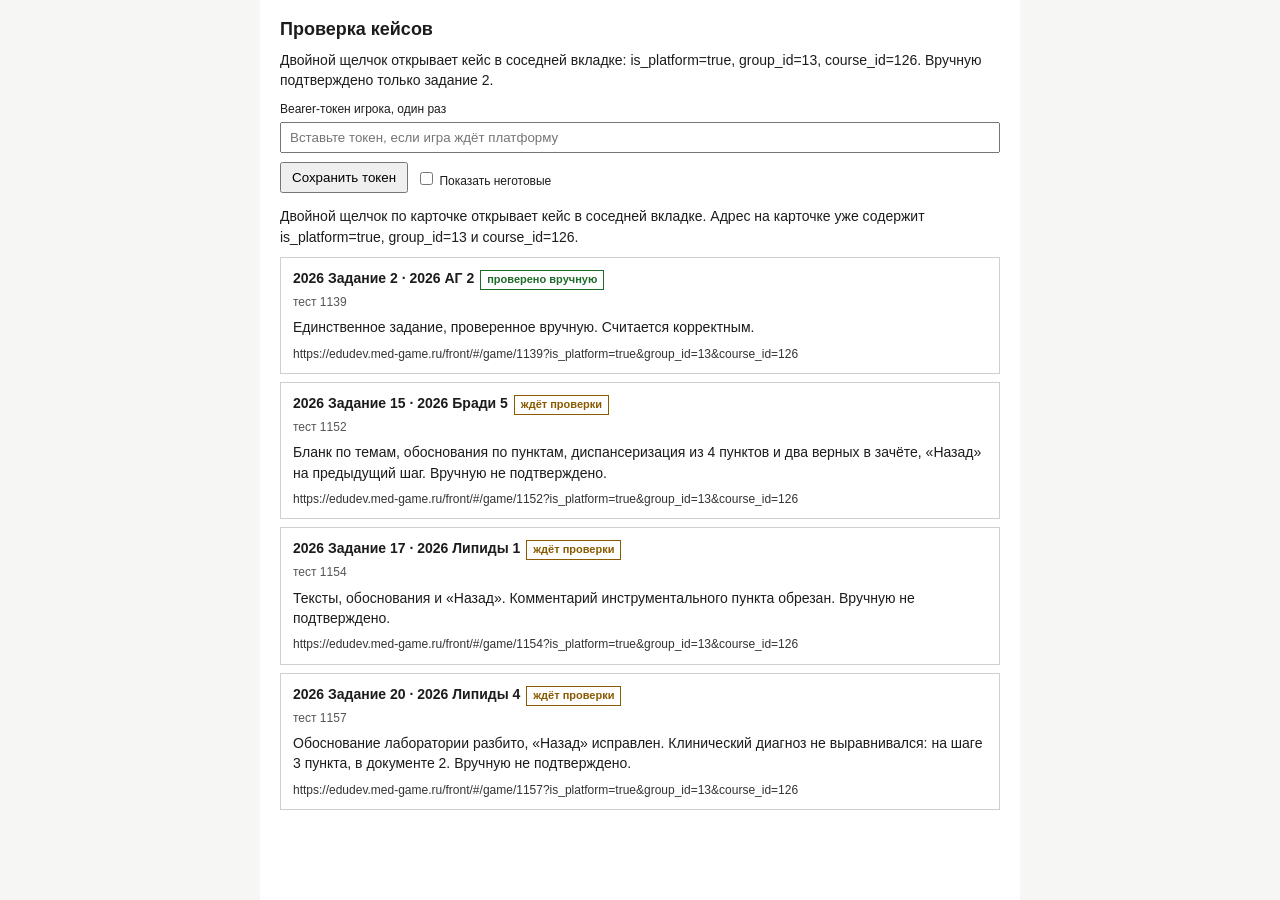
==== index.html @ e5c036c9 "Publish case review tool for GitHub Pages. Co-authored-by: Cursor <cursoragent@cursor.com>" ====
<!DOCTYPE html>
<html lang="ru">
<head>
<meta charset="utf-8">
<meta name="viewport" content="width=device-width, initial-scale=1">
<title>Проверка кейсов 2026</title>
<style>
  :root { color-scheme: light; }
  * { box-sizing: border-box; }
  body { margin: 0; font: 14px/1.45 "Segoe UI", sans-serif; color: #1c1c1c; background: #f6f6f4; }
  aside { max-width: 760px; margin: 0 auto; background: #fff; padding: 16px 20px 32px; min-height: 100vh; }
  h1 { font-size: 18px; margin: 0 0 8px; }
  p { margin: 0 0 10px; }
  label { display: block; font-size: 12px; margin: 8px 0 4px; }
  input[type="password"], input[type="text"] { width: 100%; padding: 6px 8px; }
  .row { display: flex; gap: 8px; align-items: center; margin: 8px 0 12px; }
  button { padding: 6px 10px; }
  .card { border: 1px solid #d0d0cb; background: #fff; padding: 10px 12px; margin: 0 0 8px; cursor: pointer; }
  .card:hover { border-color: #6b6b66; }
  .card.active { border-color: #1c1c1c; }
  .card h2 { font-size: 14px; margin: 0 0 4px; }
  .meta { font-size: 12px; color: #555; }
  .note { margin-top: 6px; }
  .badge { display: inline-block; font-size: 11px; padding: 1px 6px; border: 1px solid #bbb; margin-left: 6px; }
  .verified .badge { border-color: #1f6b2a; color: #1f6b2a; }
  .review .badge { border-color: #8a5a00; color: #8a5a00; }
  iframe { flex: 1; border: 0; background: #fff; }
  .empty { flex: 1; display: flex; align-items: center; justify-content: center; color: #666; padding: 24px; text-align: center; }
  .url { font-size: 12px; word-break: break-all; color: #333; margin-top: 8px; }
</style>
</head>
<body>
<aside>
  <h1>Проверка кейсов</h1>
  <p>Двойной щелчок открывает кейс в соседней вкладке: is_platform=true, group_id=13, course_id=126. Вручную подтверждено только задание 2.</p>
  <label for="token">Bearer-токен игрока, один раз</label>
  <input id="token" type="password" autocomplete="off" placeholder="Вставьте токен, если игра ждёт платформу">
  <div class="row">
    <button id="save" type="button">Сохранить токен</button>
    <label><input id="showAll" type="checkbox"> Показать неготовые</label>
  </div>
  <p id="placeholder">Двойной щелчок по карточке открывает кейс в соседней вкладке. Адрес на карточке уже содержит is_platform=true, group_id=13 и course_id=126.</p>
  <div id="list"></div>
</aside>
<script>
const TESTS = [{"n": 1, "id": 1138, "play": "2026 Задание 1", "title": "2026 АГ 1", "status": "open", "note": "Правки ещё не залиты. Открыть можно, корректным не считается."}, {"n": 2, "id": 1139, "play": "2026 Задание 2", "title": "2026 АГ 2", "status": "verified", "note": "Единственное задание, проверенное вручную. Считается корректным."}, {"n": 3, "id": 1140, "play": "2026 Задание 3", "title": "2026 АГ 3", "status": "open", "note": "Правки ещё не залиты. Открыть можно, корректным не считается."}, {"n": 4, "id": 1141, "play": "2026 Задание 4", "title": "2026 АГ 4", "status": "open", "note": "Правки ещё не залиты. Открыть можно, корректным не считается."}, {"n": 5, "id": 1142, "play": "2026 Задание 5", "title": "2026 АГ 5", "status": "open", "note": "Правки ещё не залиты. Открыть можно, корректным не считается."}, {"n": 6, "id": 1143, "play": "2026 Задание 6", "title": "2026 АГ 6", "status": "open", "note": "Правки ещё не залиты. Открыть можно, корректным не считается."}, {"n": 7, "id": 1144, "play": "2026 Задание 7", "title": "2026 АГ 7", "status": "open", "note": "Правки ещё не залиты. Открыть можно, корректным не считается."}, {"n": 8, "id": 1145, "play": "2026 Задание 8", "title": "2026 АГ 8", "status": "open", "note": "Правки ещё не залиты. Открыть можно, корректным не считается."}, {"n": 9, "id": 1146, "play": "2026 Задание 9", "title": "2026 АГ 9", "status": "open", "note": "Правки ещё не залиты. Открыть можно, корректным не считается."}, {"n": 10, "id": 1147, "play": "2026 Задание 10", "title": "2026 АГ 10", "status": "open", "note": "Правки ещё не залиты. Открыть можно, корректным не считается."}, {"n": 11, "id": 1148, "play": "2026 Задание 11", "title": "2026 Бради 1", "status": "open", "note": "Правки ещё не залиты. Открыть можно, корректным не считается."}, {"n": 12, "id": 1149, "play": "2026 Задание 12", "title": "2026 Бради 2", "status": "open", "note": "Правки ещё не залиты. Открыть можно, корректным не считается."}, {"n": 13, "id": 1150, "play": "2026 Задание 13", "title": "2026 Бради 3", "status": "open", "note": "Правки ещё не залиты. Открыть можно, корректным не считается."}, {"n": 14, "id": 1151, "play": "2026 Задание 14", "title": "2026 Бради 4", "status": "open", "note": "Правки ещё не залиты. Открыть можно, корректным не считается."}, {"n": 15, "id": 1152, "play": "2026 Задание 15", "title": "2026 Бради 5", "status": "review", "note": "Бланк по темам, обоснования по пунктам, диспансеризация из 4 пунктов и два верных в зачёте, «Назад» на предыдущий шаг. Вручную не подтверждено."}, {"n": 16, "id": 1153, "play": "2026 Задание 16", "title": "2026 Бради 6", "status": "open", "note": "Правки ещё не залиты. Открыть можно, корректным не считается."}, {"n": 17, "id": 1154, "play": "2026 Задание 17", "title": "2026 Липиды 1", "status": "review", "note": "Тексты, обоснования и «Назад». Комментарий инструментального пункта обрезан. Вручную не подтверждено."}, {"n": 18, "id": 1155, "play": "2026 Задание 18", "title": "2026 Липиды 2", "status": "open", "note": "Правки ещё не залиты. Открыть можно, корректным не считается."}, {"n": 19, "id": 1156, "play": "2026 Задание 19", "title": "2026 Липиды 3", "status": "open", "note": "Правки ещё не залиты. Открыть можно, корректным не считается."}, {"n": 20, "id": 1157, "play": "2026 Задание 20", "title": "2026 Липиды 4", "status": "review", "note": "Обоснование лаборатории разбито, «Назад» исправлен. Клинический диагноз не выравнивался: на шаге 3 пункта, в документе 2. Вручную не подтверждено."}, {"n": 21, "id": 1158, "play": "2026 Задание 21", "title": "2026 Липиды 5", "status": "open", "note": "Правки ещё не залиты. Открыть можно, корректным не считается."}, {"n": 22, "id": 1160, "play": "2026 Задание 22", "title": "2026 ЖА 2", "status": "open", "note": "Правки ещё не залиты. Открыть можно, корректным не считается."}, {"n": 23, "id": 1161, "play": "2026 Задание 23", "title": "2026 ЖА 3", "status": "open", "note": "Правки ещё не залиты. Открыть можно, корректным не считается."}, {"n": 24, "id": 1162, "play": "2026 Задание 24", "title": "2026 ЖА 4", "status": "open", "note": "Правки ещё не залиты. Открыть можно, корректным не считается."}, {"n": 25, "id": 1159, "play": "2026 Задание 25", "title": "2026 ЖА 1", "status": "open", "note": "Правки ещё не залиты. Открыть можно, корректным не считается."}, {"n": 26, "id": 1163, "play": "2026 Задание 26", "title": "2026 ЖА 5", "status": "open", "note": "Правки ещё не залиты. Открыть можно, корректным не считается."}, {"n": 27, "id": 1164, "play": "2026 Задание 27", "title": "2026 ЖА 6", "status": "open", "note": "Правки ещё не залиты. Открыть можно, корректным не считается."}, {"n": 28, "id": 1165, "play": "2026 Задание 28", "title": "2026 ЖА 7", "status": "open", "note": "Правки ещё не залиты. Открыть можно, корректным не считается."}, {"n": 29, "id": 1166, "play": "2026 Задание 29", "title": "2026 ИБС 1", "status": "open", "note": "Правки ещё не залиты. Открыть можно, корректным не считается."}, {"n": 30, "id": 1167, "play": "2026 Задание 30", "title": "2026 ИБС 2", "status": "open", "note": "Правки ещё не залиты. Открыть можно, корректным не считается."}, {"n": 31, "id": 1168, "play": "2026 Задание 31", "title": "2026 ИБС 3", "status": "open", "note": "Правки ещё не залиты. Открыть можно, корректным не считается."}, {"n": 32, "id": 1169, "play": "2026 Задание 32", "title": "2026 ИБС 4", "status": "open", "note": "Правки ещё не залиты. Открыть можно, корректным не считается."}, {"n": 33, "id": 1170, "play": "2026 Задание 33", "title": "2026 ИБС 5", "status": "open", "note": "Правки ещё не залиты. Открыть можно, корректным не считается."}, {"n": 34, "id": 1171, "play": "2026 Задание 34", "title": "2026 ОКСбпST 1", "status": "open", "note": "Правки ещё не залиты. Открыть можно, корректным не считается."}, {"n": 35, "id": 1172, "play": "2026 Задание 35", "title": "2026 ОКСбпST 2", "status": "open", "note": "Правки ещё не залиты. Открыть можно, корректным не считается."}, {"n": 36, "id": 1173, "play": "2026 Задание 36", "title": "2026 ОКСбпST 3", "status": "open", "note": "Правки ещё не залиты. Открыть можно, корректным не считается."}, {"n": 37, "id": 1174, "play": "2026 Задание 37", "title": "2026 ОКСбпST 4", "status": "open", "note": "Правки ещё не залиты. Открыть можно, корректным не считается."}, {"n": 38, "id": 1175, "play": "2026 Задание 38", "title": "2026 ОКСбпST 5", "status": "open", "note": "Правки ещё не залиты. Открыть можно, корректным не считается."}, {"n": 39, "id": 1176, "play": "2026 Задание 39", "title": "2026 ОКСбпST 6", "status": "open", "note": "Правки ещё не залиты. Открыть можно, корректным не считается."}, {"n": 40, "id": 1177, "play": "2026 Задание 40", "title": "2026 ИМБОКА 7", "status": "open", "note": "Правки ещё не залиты. Открыть можно, корректным не считается."}, {"n": 41, "id": 1178, "play": "2026 Задание 41", "title": "2026 ИМпST 1", "status": "open", "note": "Правки ещё не залиты. Открыть можно, корректным не считается."}, {"n": 42, "id": 1179, "play": "2026 Задание 42", "title": "2026 ИМпST 2", "status": "open", "note": "Правки ещё не залиты. Открыть можно, корректным не считается."}, {"n": 43, "id": 1180, "play": "2026 Задание 43", "title": "2026 ИМпST 3", "status": "open", "note": "Правки ещё не залиты. Открыть можно, корректным не считается."}, {"n": 44, "id": 1181, "play": "2026 Задание 44", "title": "2026 ИМпST 4", "status": "open", "note": "Правки ещё не залиты. Открыть можно, корректным не считается."}, {"n": 45, "id": 1182, "play": "2026 Задание 45", "title": "2026 ИМпST 5", "status": "open", "note": "Правки ещё не залиты. Открыть можно, корректным не считается."}, {"n": 46, "id": 1183, "play": "2026 Задание 46", "title": "2026 ИМпST 6", "status": "open", "note": "Правки ещё не залиты. Открыть можно, корректным не считается."}, {"n": 47, "id": 1184, "play": "2026 Задание 47", "title": "2026 ИМпST 7", "status": "open", "note": "Правки ещё не залиты. Открыть можно, корректным не считается."}, {"n": 48, "id": 1185, "play": "2026 Задание 48", "title": "2026 НЖТ 1", "status": "open", "note": "Правки ещё не залиты. Открыть можно, корректным не считается."}, {"n": 49, "id": 1186, "play": "2026 Задание 49", "title": "2026 НЖТ 2", "status": "open", "note": "Правки ещё не залиты. Открыть можно, корректным не считается."}, {"n": 50, "id": 1187, "play": "2026 Задание 50", "title": "2026 НЖТ 3", "status": "open", "note": "Правки ещё не залиты. Открыть можно, корректным не считается."}, {"n": 51, "id": 1188, "play": "2026 Задание 51", "title": "2026 НЖТ 4", "status": "open", "note": "Правки ещё не залиты. Открыть можно, корректным не считается."}, {"n": 52, "id": 1189, "play": "2026 Задание 52", "title": "2026 НЖТ 5", "status": "open", "note": "Правки ещё не залиты. Открыть можно, корректным не считается."}, {"n": 53, "id": 1190, "play": "2026 Задание 53", "title": "2026 ФП 1", "status": "open", "note": "Правки ещё не залиты. Открыть можно, корректным не считается."}, {"n": 54, "id": 1191, "play": "2026 Задание 54", "title": "2026 ФП 2", "status": "open", "note": "Правки ещё не залиты. Открыть можно, корректным не считается."}, {"n": 55, "id": 1192, "play": "2026 Задание 55", "title": "2026 ФП 3", "status": "open", "note": "Правки ещё не залиты. Открыть можно, корректным не считается."}, {"n": 56, "id": 1193, "play": "2026 Задание 56", "title": "2026 ФП 4", "status": "open", "note": "Правки ещё не залиты. Открыть можно, корректным не считается."}, {"n": 57, "id": 1194, "play": "2026 Задание 57", "title": "2026 ФП 5", "status": "open", "note": "Правки ещё не залиты. Открыть можно, корректным не считается."}, {"n": 58, "id": 1195, "play": "2026 Задание 58", "title": "2026 ФП 6", "status": "open", "note": "Правки ещё не залиты. Открыть можно, корректным не считается."}, {"n": 59, "id": 1196, "play": "2026 Задание 59", "title": "2026 ФП 7", "status": "open", "note": "Правки ещё не залиты. Открыть можно, корректным не считается."}, {"n": 60, "id": 1197, "play": "2026 Задание 60", "title": "2026 ФП 8", "status": "open", "note": "Правки ещё не залиты. Открыть можно, корректным не считается."}, {"n": 61, "id": 1198, "play": "2026 Задание 61", "title": "2026 ХСН 1", "status": "open", "note": "Правки ещё не залиты. Открыть можно, корректным не считается."}, {"n": 62, "id": 1199, "play": "2026 Задание 62", "title": "2026 ХСН 2", "status": "open", "note": "Правки ещё не залиты. Открыть можно, корректным не считается."}, {"n": 63, "id": 1200, "play": "2026 Задание 63", "title": "2026 ХСН 3", "status": "open", "note": "Правки ещё не залиты. Открыть можно, корректным не считается."}, {"n": 64, "id": 1201, "play": "2026 Задание 64", "title": "2026 ХСН 4", "status": "open", "note": "Правки ещё не залиты. Открыть можно, корректным не считается."}, {"n": 65, "id": 1202, "play": "2026 Задание 65", "title": "2026 ХСН 5", "status": "open", "note": "Правки ещё не залиты. Открыть можно, корректным не считается."}, {"n": 66, "id": 1203, "play": "2026 Задание 66", "title": "2026 ХСН 6", "status": "open", "note": "Правки ещё не залиты. Открыть можно, корректным не считается."}, {"n": 67, "id": 1204, "play": "2026 Задание 67", "title": "2026 Липиды 6", "status": "open", "note": "Правки ещё не залиты. Открыть можно, корректным не считается."}, {"n": 68, "id": 1205, "play": "2026 Задание 68", "title": "2026 Липиды 7", "status": "open", "note": "Правки ещё не залиты. Открыть можно, корректным не считается."}, {"n": 69, "id": 1206, "play": "2026 Задание 69", "title": "2026 Липиды 8", "status": "open", "note": "Правки ещё не залиты. Открыть можно, корректным не считается."}];
const QUERY = "is_platform=true&group_id=13&course_id=126";
const tokenInput = document.getElementById("token");
tokenInput.value = localStorage.getItem("reviewToken") || "";
document.getElementById("save").onclick = () => {
  localStorage.setItem("reviewToken", tokenInput.value.trim());
};
document.getElementById("showAll").onchange = render;

function gameUrl(id) {
  return "https://edudev.med-game.ru/front/#/game/" + id + "?" + QUERY;
}

function render() {
  const showAll = document.getElementById("showAll").checked;
  const list = document.getElementById("list");
  list.innerHTML = "";
  const rank = { verified: 0, review: 1, open: 2 };
  const rows = TESTS.filter(t => showAll || t.status !== "open").slice().sort((a,b) => rank[a.status]-rank[b.status] || a.n-b.n);
  for (const t of rows) {
    const card = document.createElement("article");
    card.className = "card " + t.status;
    const badge = t.status === "verified" ? "проверено вручную" : t.status === "review" ? "ждёт проверки" : "не готово";
    card.innerHTML = "<h2>" + t.play + " · " + t.title + "<span class=\"badge\">" + badge + "</span></h2>"
      + "<div class=\"meta\">тест " + t.id + "</div>"
      + "<div class=\"note\">" + t.note + "</div>"
      + "<div class=\"url\">" + gameUrl(t.id) + "</div>";
    card.ondblclick = () => openTest(t, card);
    list.appendChild(card);
  }
}

let caseWindow = null;

function currentToken() {
  return (tokenInput.value || "").trim().replace(/^Bearer\s+/i, "");
}

function sendToken(target) {
  const token = currentToken();
  if (!token || !target) return;
  try { target.postMessage({ type: "token", token }, "*"); } catch (e) {}
}

window.addEventListener("message", (event) => {
  const type = event.data && event.data.type;
  if (type !== "SCENARIO_PLAYER_READY" && type !== "REQUEST_SCENARIO_PLAYER_TOKEN") return;
  sendToken(event.source);
});

function openTest(t, card) {
  document.querySelectorAll(".card").forEach(el => el.classList.remove("active"));
  card.classList.add("active");
  localStorage.setItem("reviewToken", currentToken());
  const url = gameUrl(t.id);
  const opened = window.open(url, "_blank");
  const placeholder = document.getElementById("placeholder");
  if (opened) {
    caseWindow = opened;
    [400, 1200, 2500, 5000].forEach((ms) => setTimeout(() => sendToken(opened), ms));
    placeholder.textContent = "Открыто " + t.play + ". Токен уходит в игру, когда она сообщит, что готова.";
    return;
  }
  const link = document.createElement("a");
  link.href = url;
  link.target = "_blank";
  link.rel = "opener";
  document.body.appendChild(link);
  link.click();
  link.remove();
  placeholder.textContent = "Открываю " + t.play + ". Если вкладка пишет «Ждём JWT», оставьте эту страницу открытой: токен уйдёт после сигнала готовности.";
}

render();
</script>
</body>
</html>
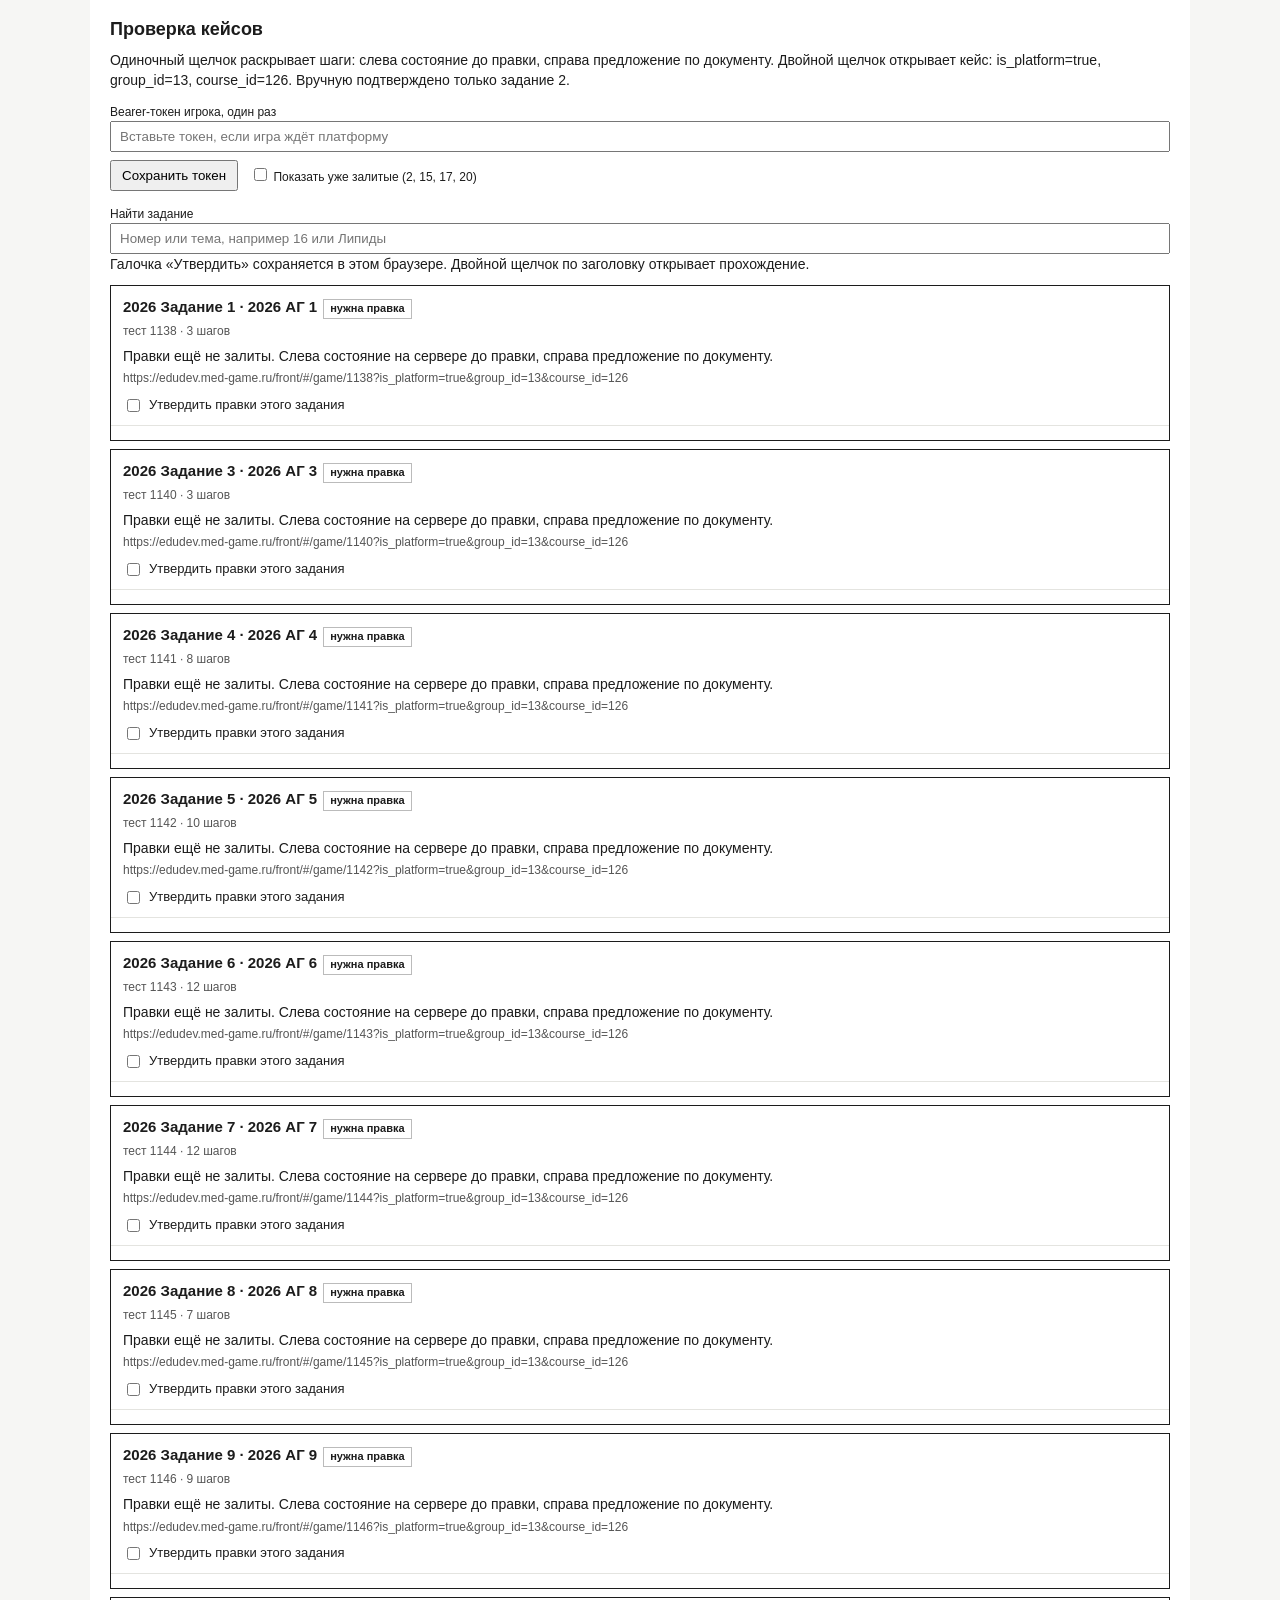
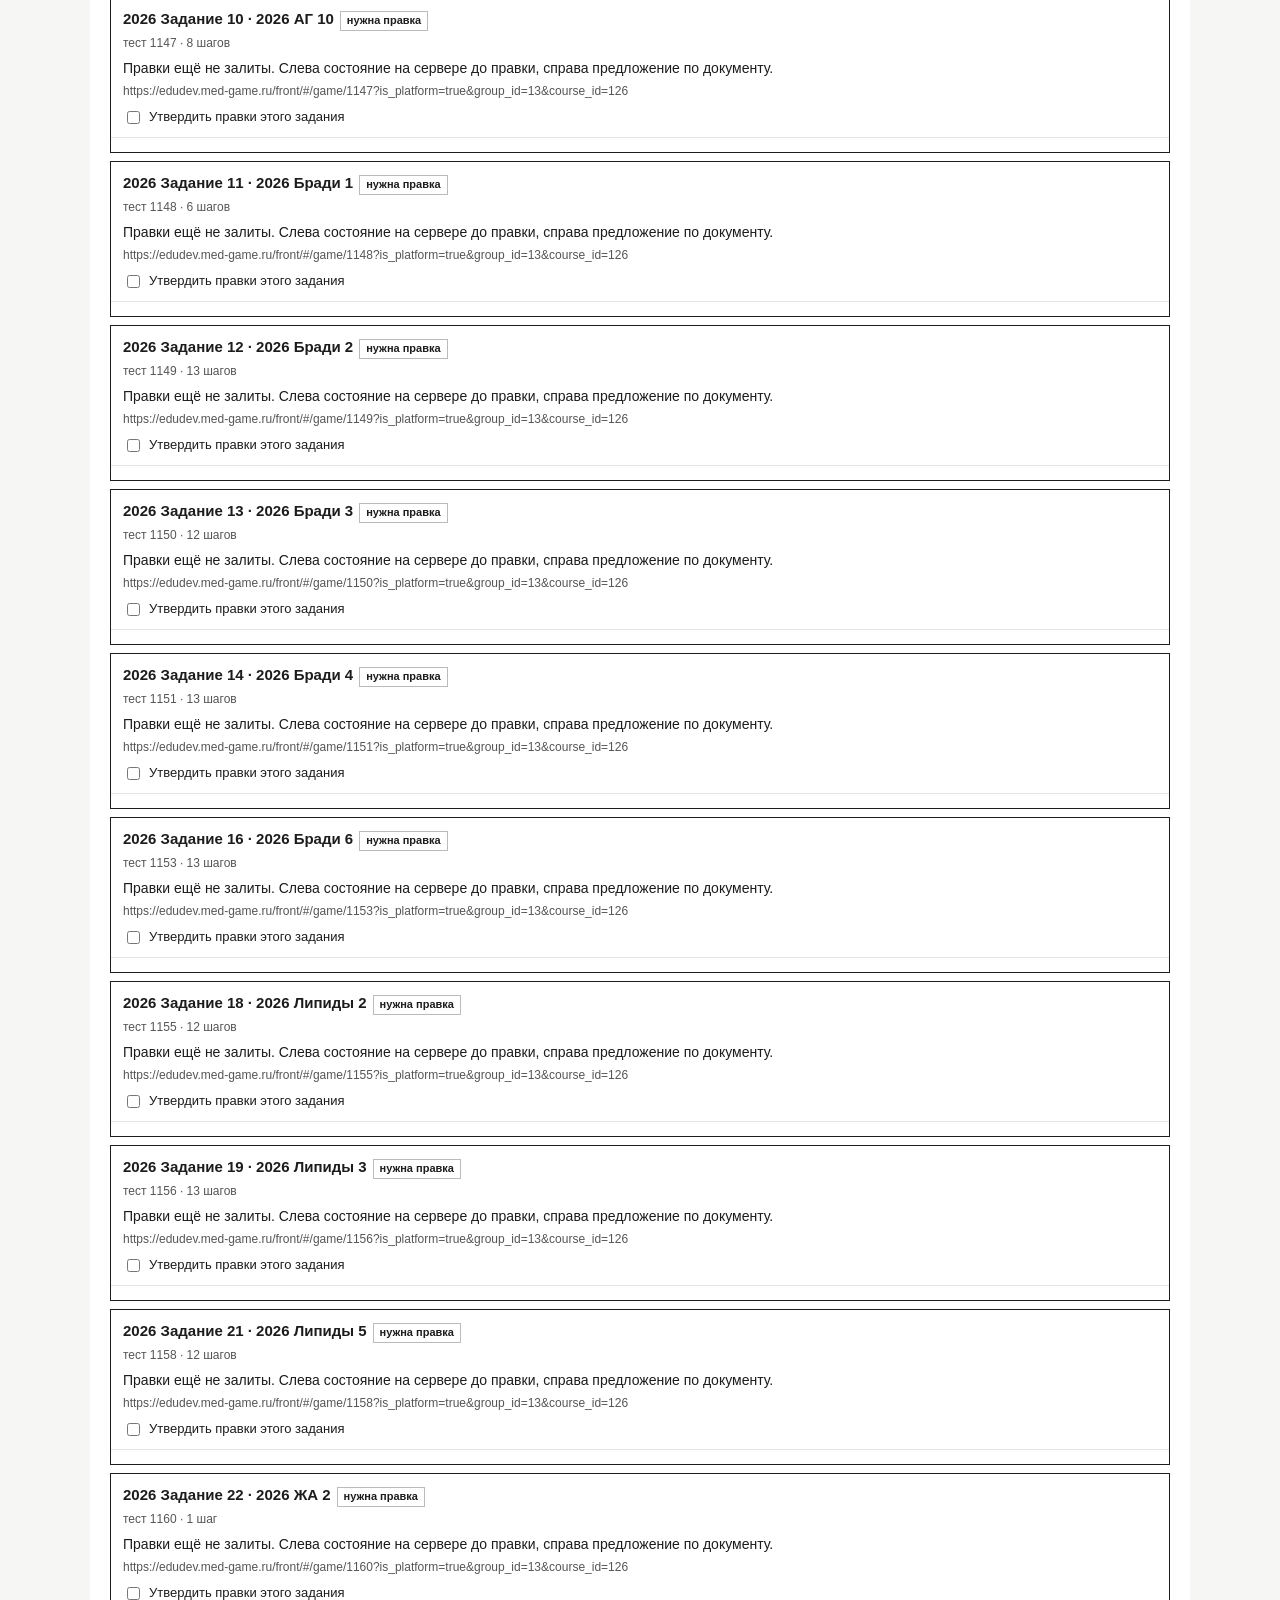
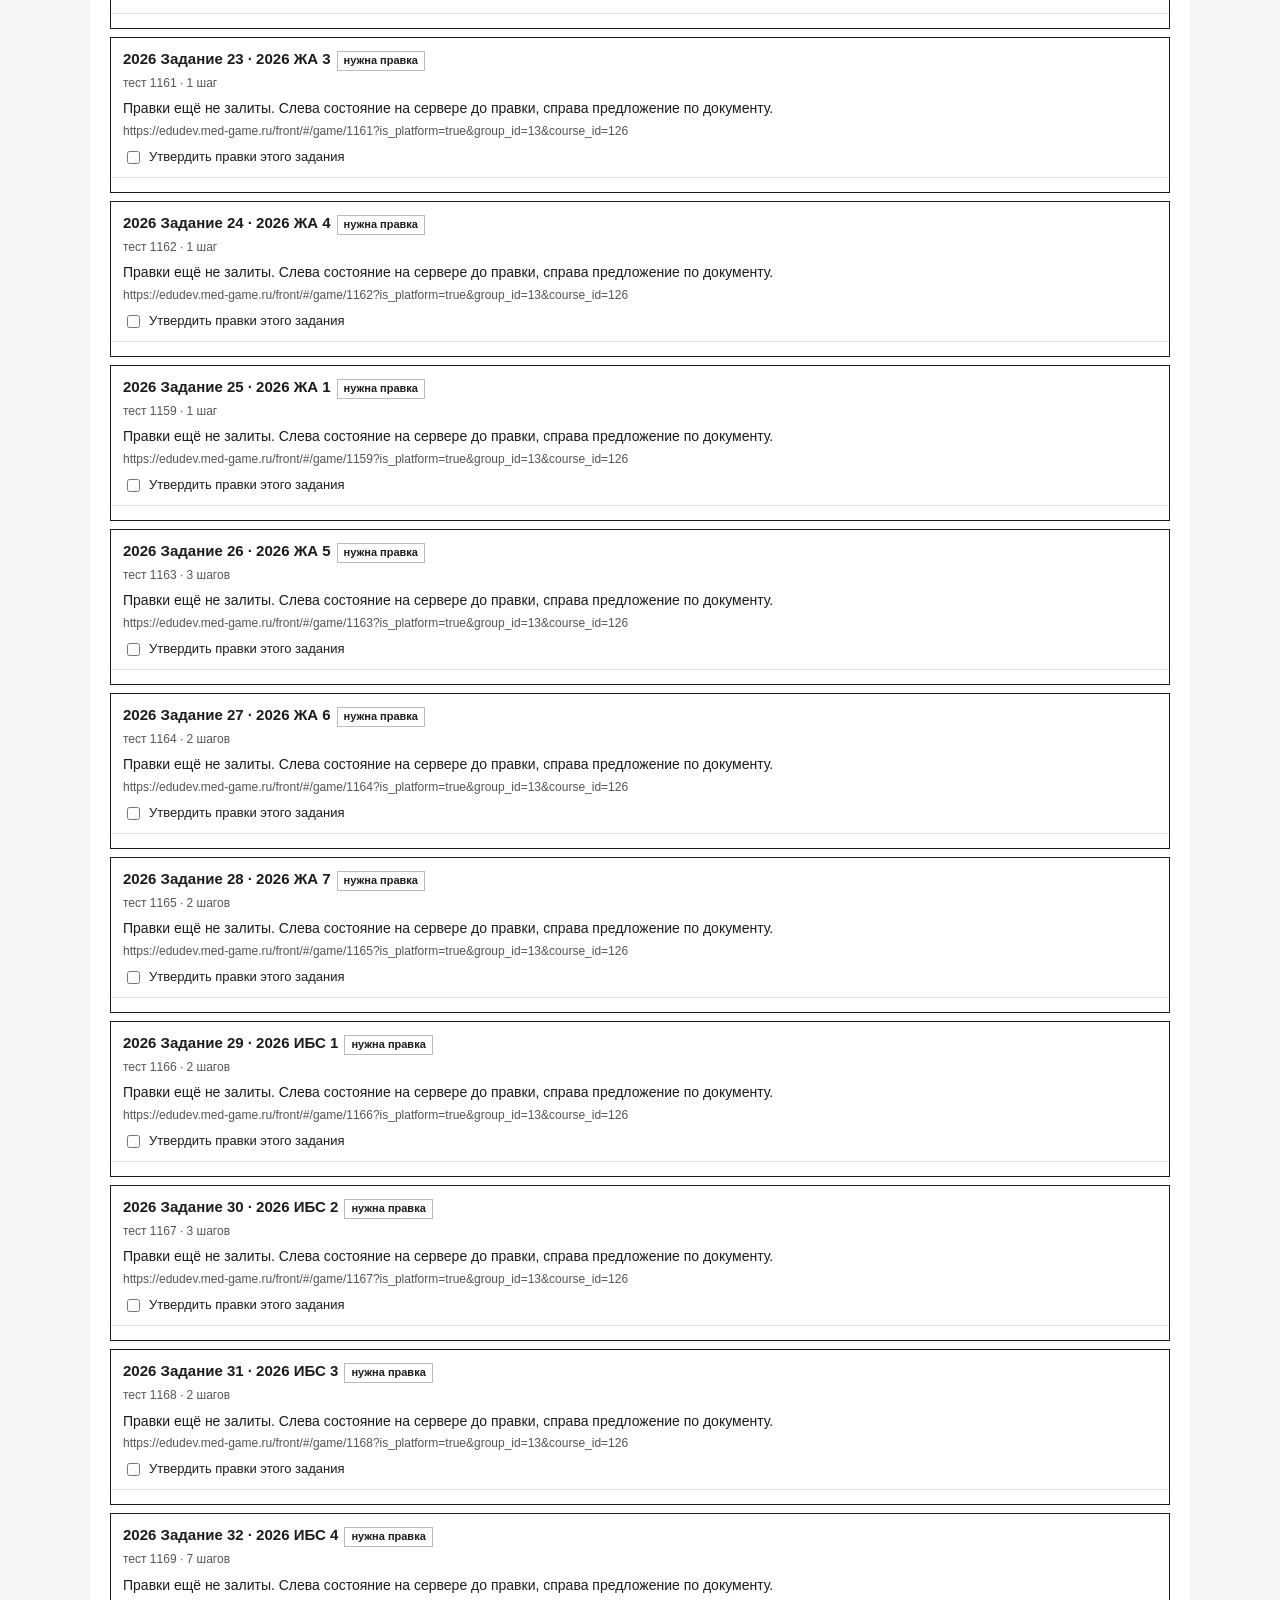
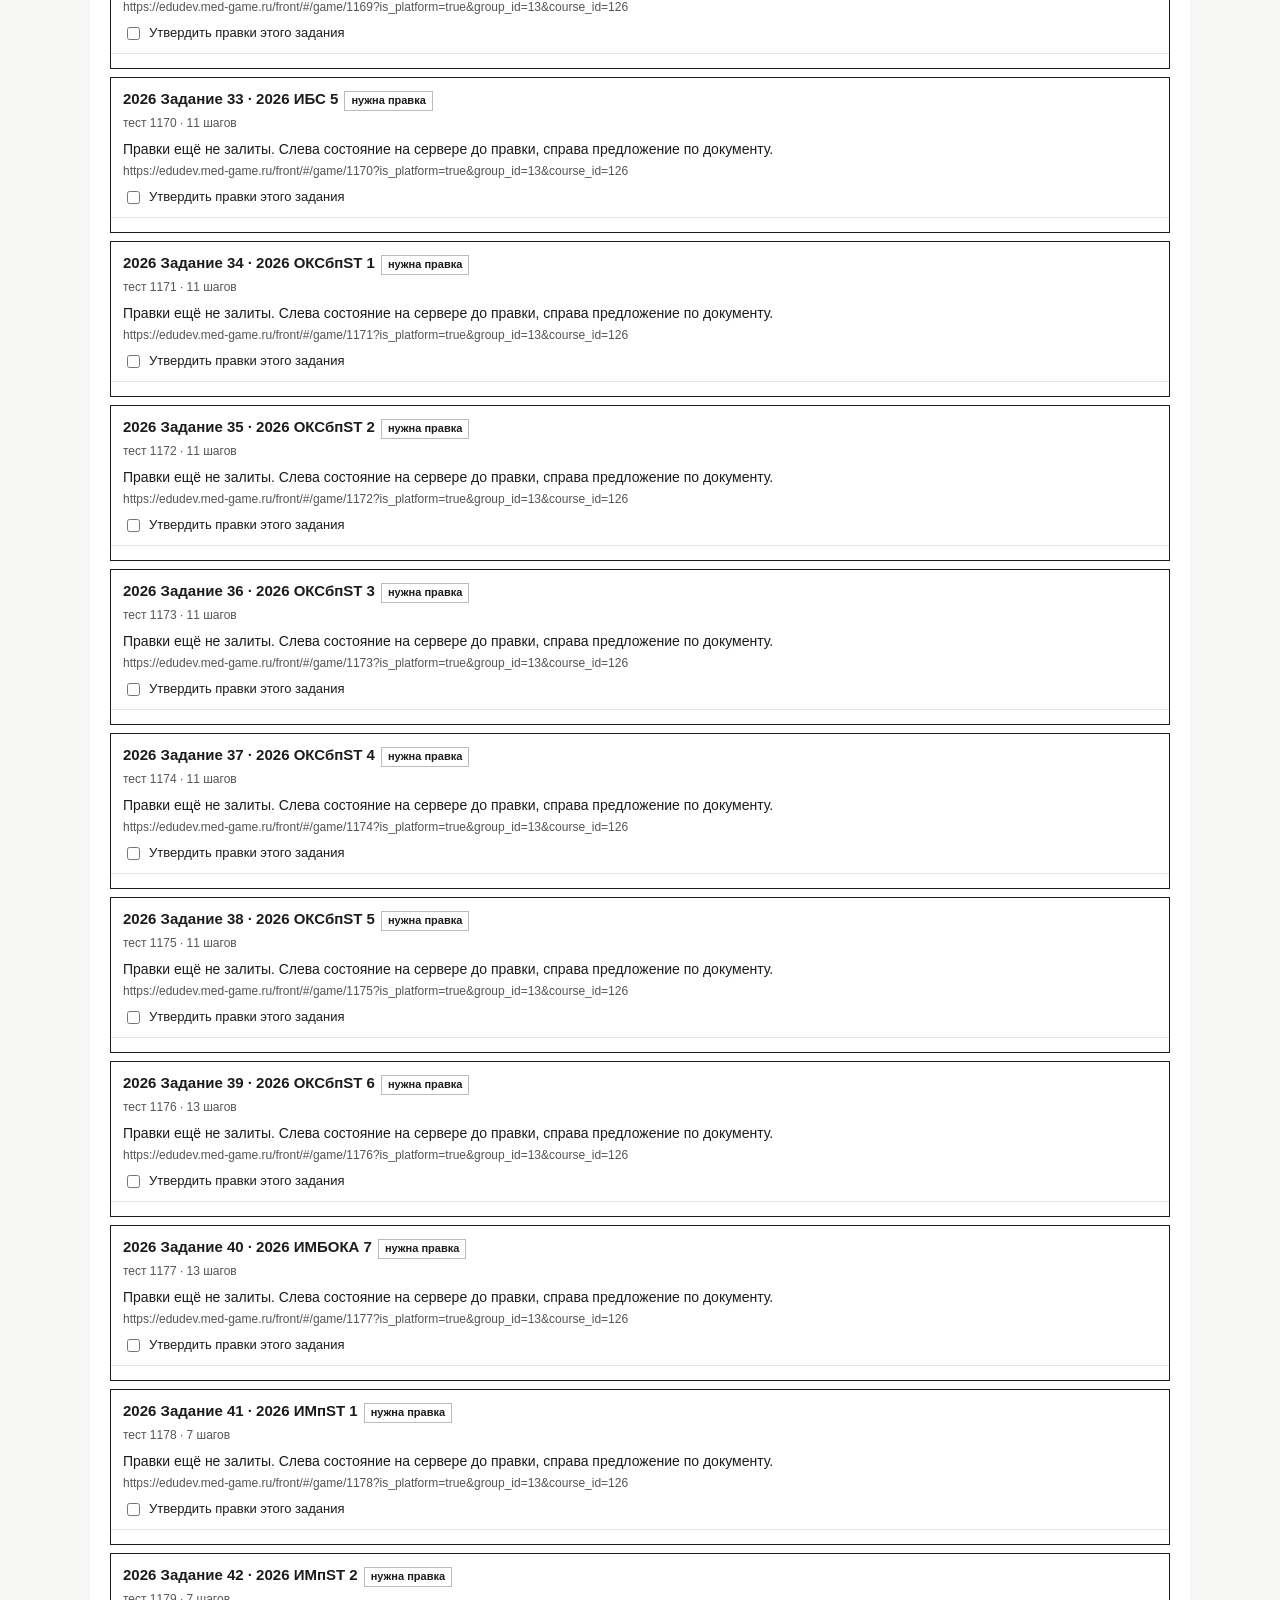
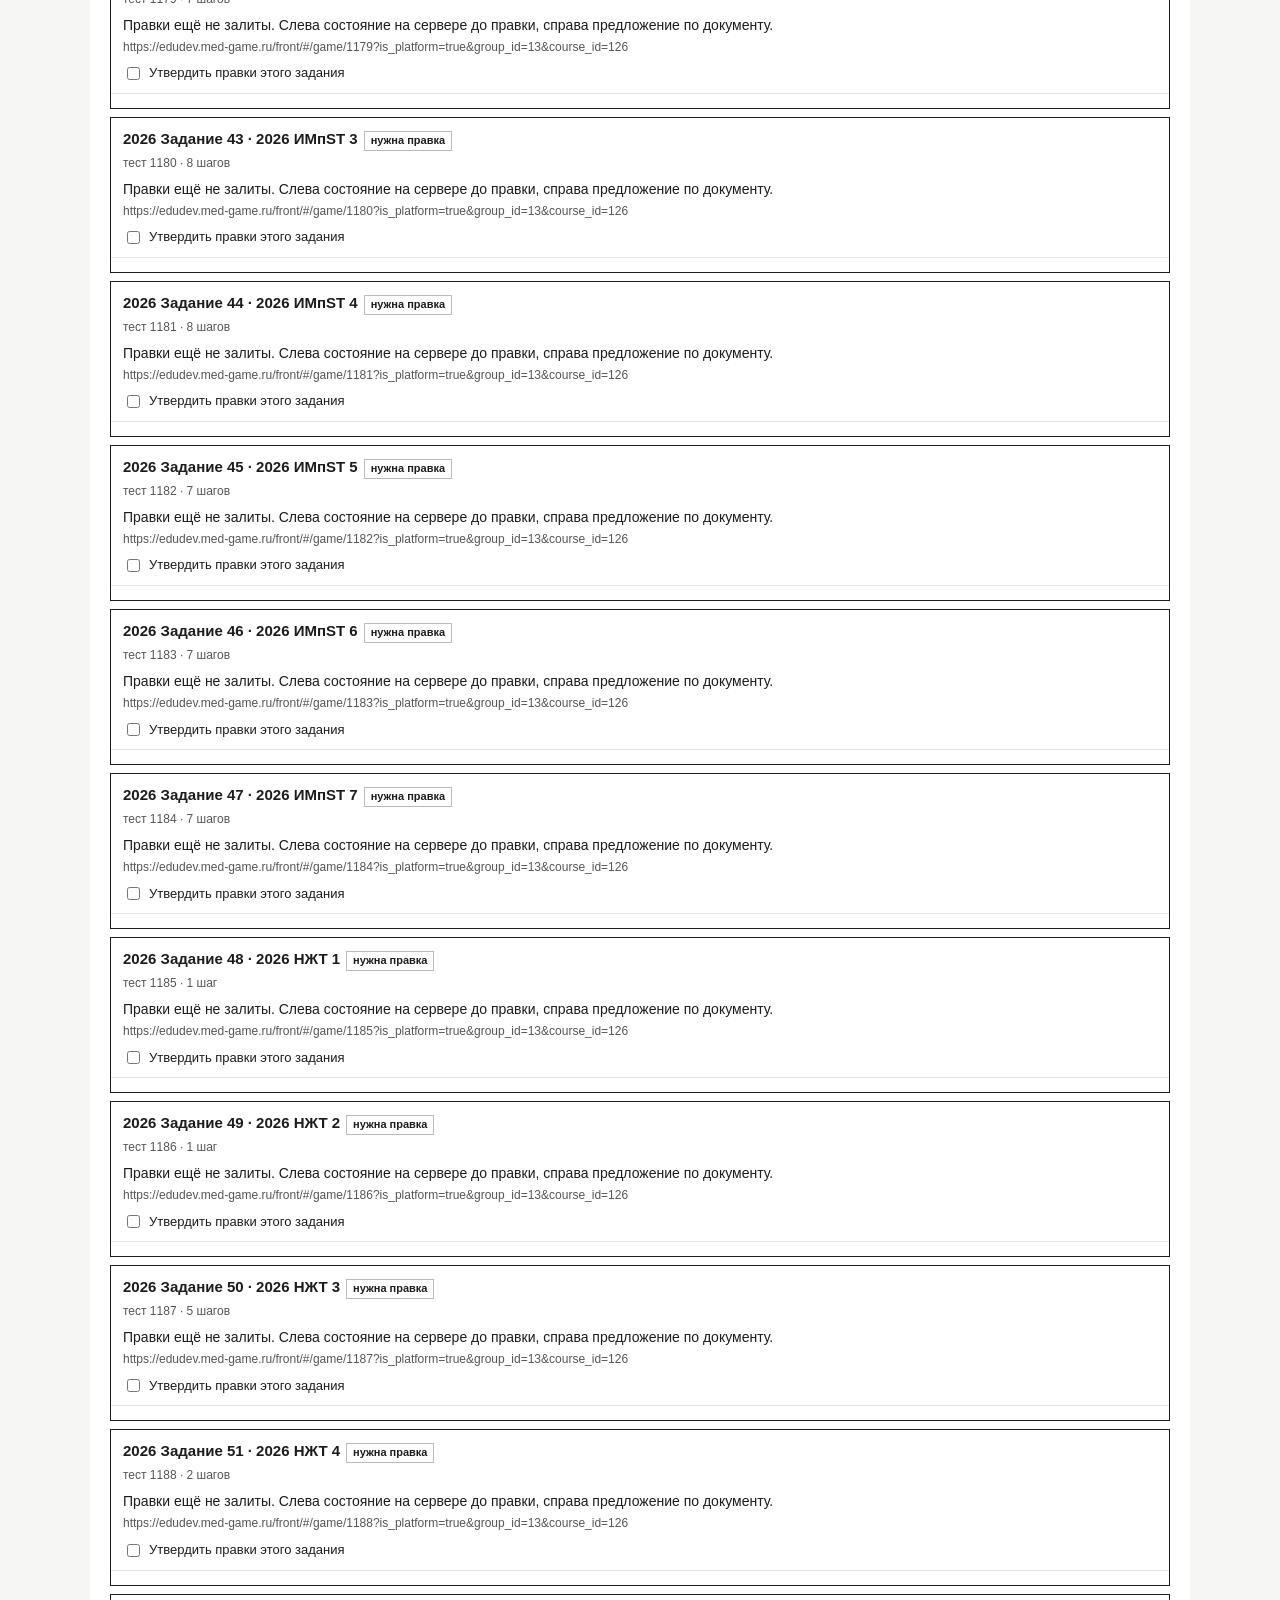
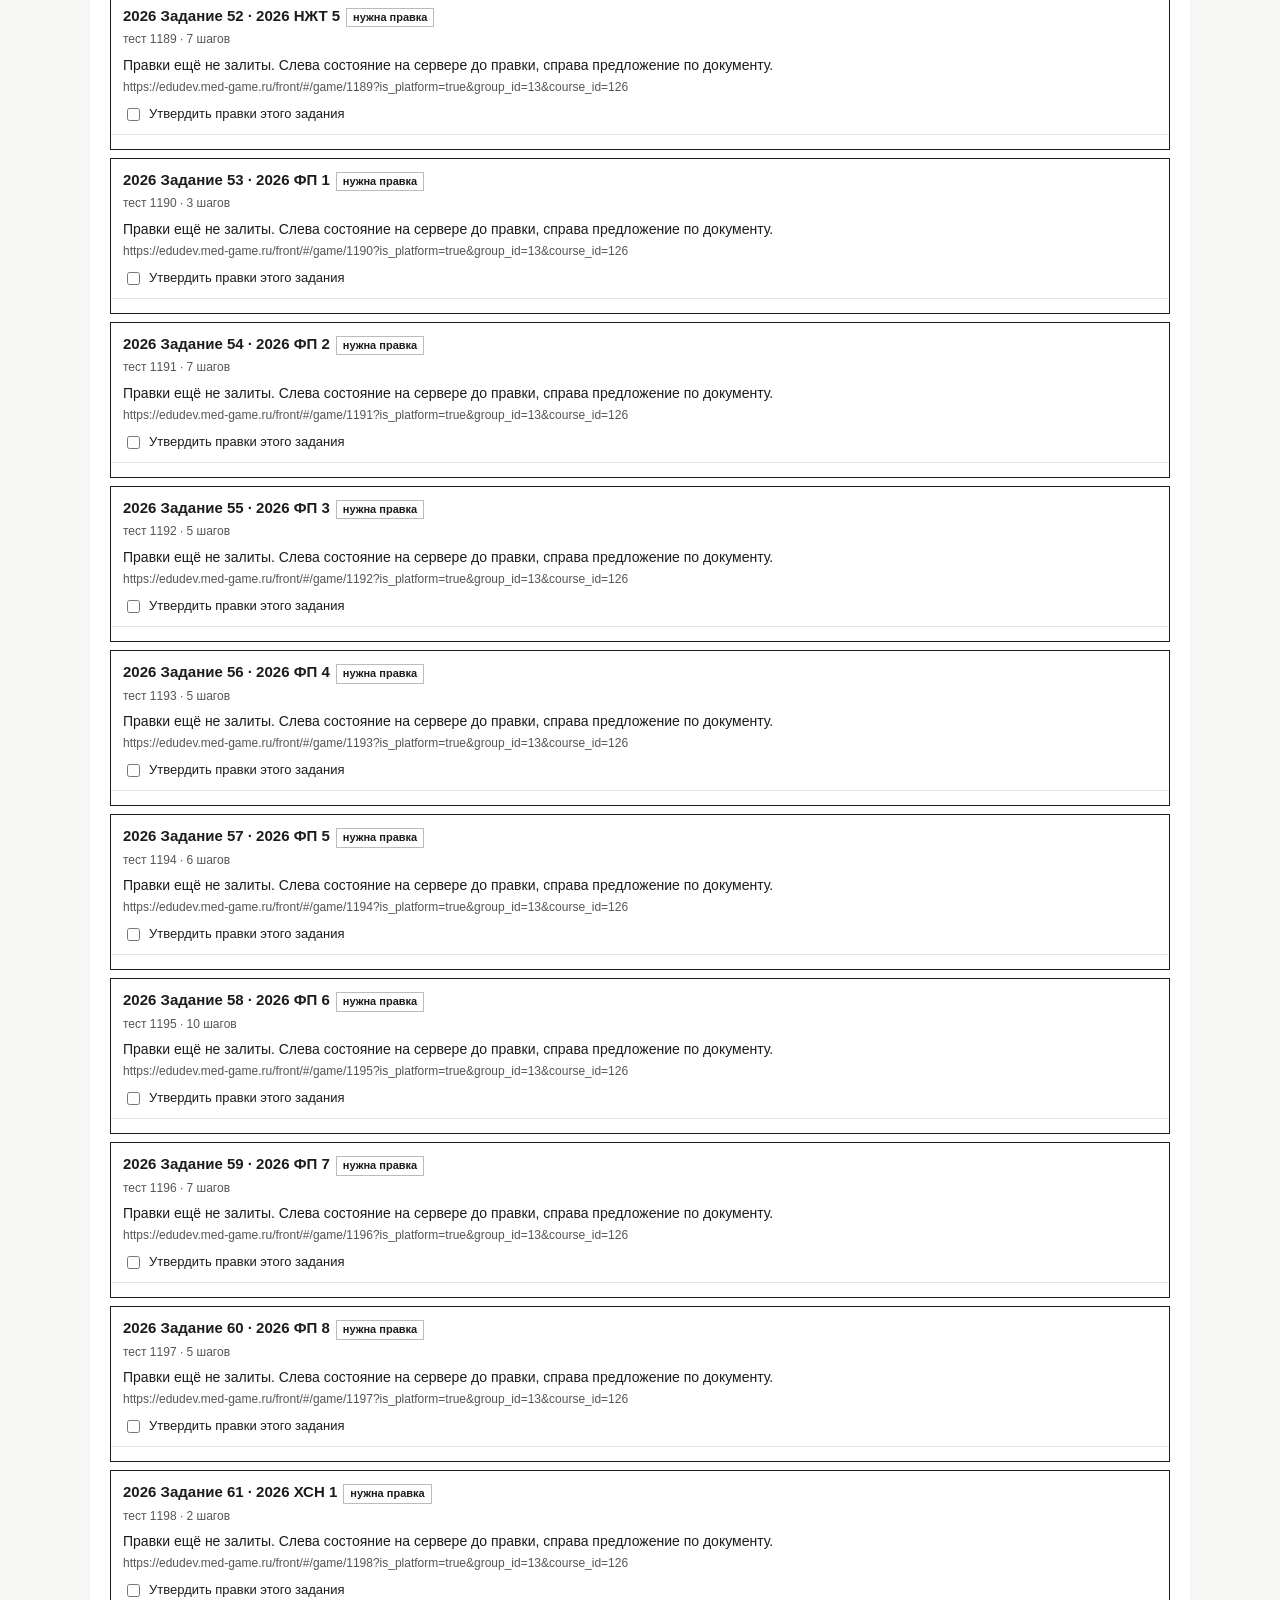
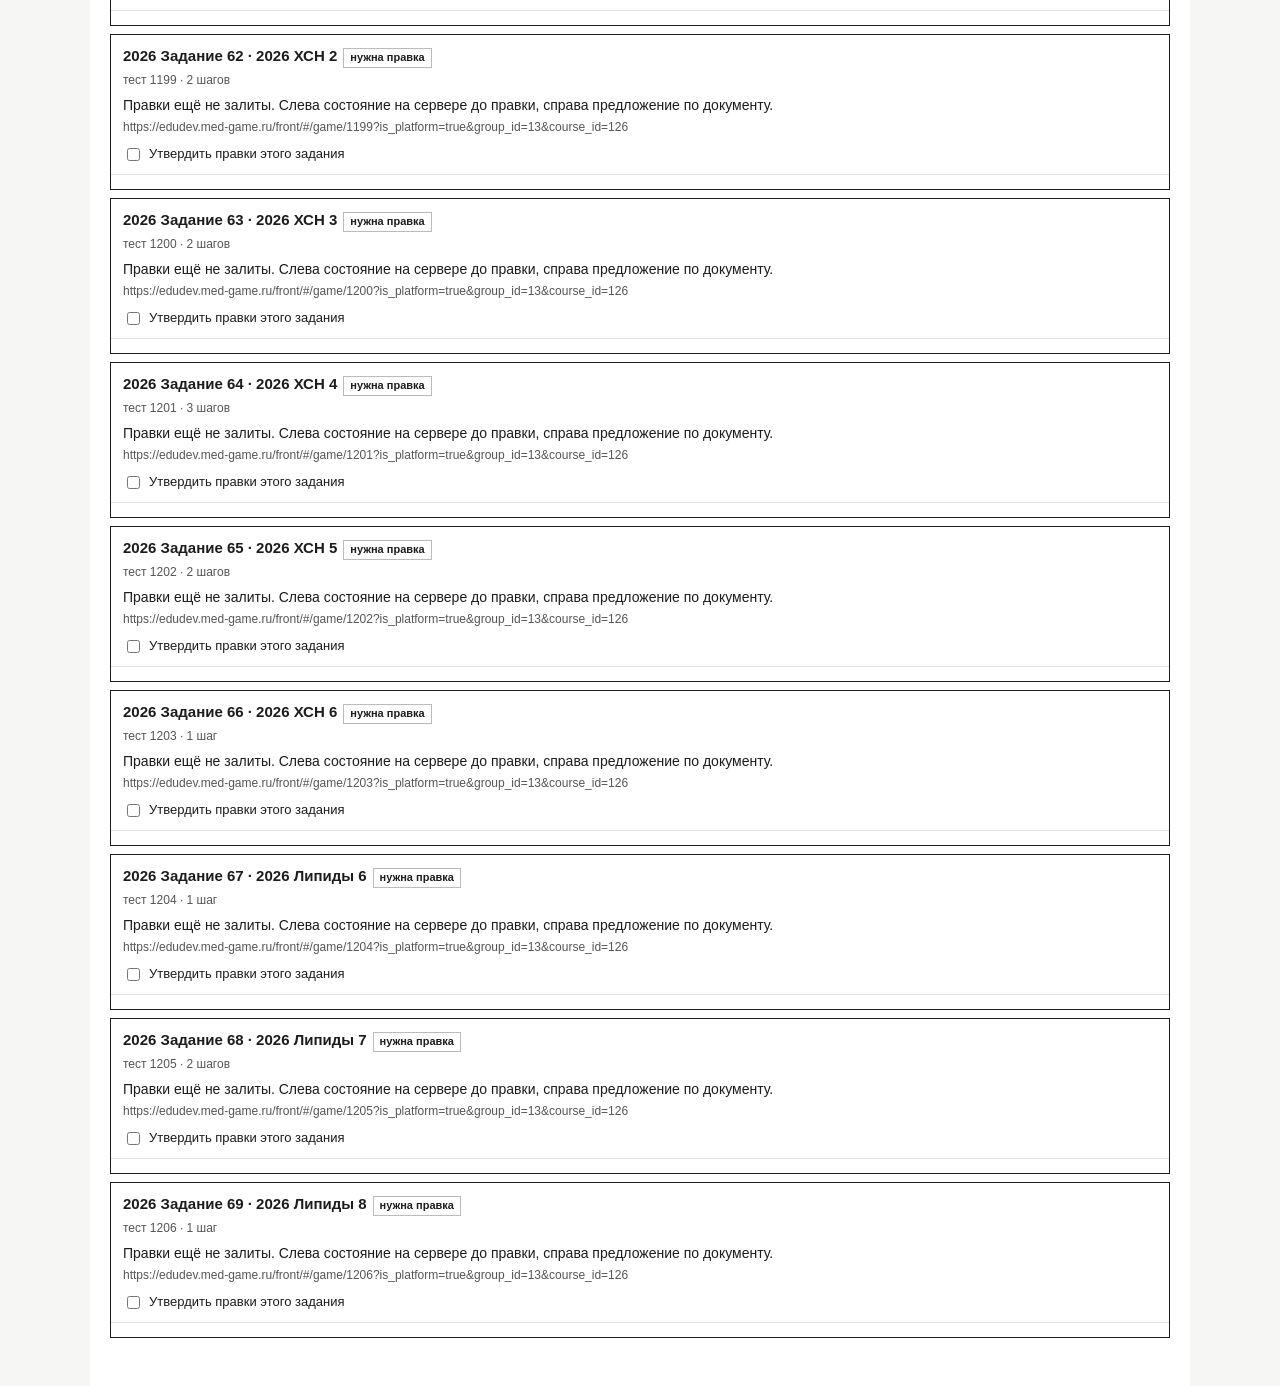
==== commit 9780b342: "Show proposed case fixes beside the current step text. Co-authored-by: Cursor <cursoragent@cursor.co" ====
--- a/index.html
+++ b/index.html
@@ -8,72 +8,177 @@
   :root { color-scheme: light; }
   * { box-sizing: border-box; }
   body { margin: 0; font: 14px/1.45 "Segoe UI", sans-serif; color: #1c1c1c; background: #f6f6f4; }
-  aside { max-width: 760px; margin: 0 auto; background: #fff; padding: 16px 20px 32px; min-height: 100vh; }
+  .page { max-width: 1100px; margin: 0 auto; background: #fff; padding: 16px 20px 40px; min-height: 100vh; }
   h1 { font-size: 18px; margin: 0 0 8px; }
   p { margin: 0 0 10px; }
-  label { display: block; font-size: 12px; margin: 8px 0 4px; }
-  input[type="password"], input[type="text"] { width: 100%; padding: 6px 8px; }
-  .row { display: flex; gap: 8px; align-items: center; margin: 8px 0 12px; }
+  label { font-size: 12px; }
+  input[type="password"], input[type="search"] { width: 100%; padding: 6px 8px; }
+  .row { display: flex; gap: 12px; align-items: center; flex-wrap: wrap; margin: 8px 0 12px; }
   button { padding: 6px 10px; }
-  .card { border: 1px solid #d0d0cb; background: #fff; padding: 10px 12px; margin: 0 0 8px; cursor: pointer; }
-  .card:hover { border-color: #6b6b66; }
-  .card.active { border-color: #1c1c1c; }
-  .card h2 { font-size: 14px; margin: 0 0 4px; }
-  .meta { font-size: 12px; color: #555; }
+  .card { border: 1px solid #d0d0cb; background: #fff; margin: 0 0 8px; }
+  .card.open { border-color: #1c1c1c; }
+  .head { padding: 10px 12px; cursor: pointer; }
+  .head:hover { background: #fafaf8; }
+  .card h2 { font-size: 15px; margin: 0 0 4px; }
+  .meta, .url { font-size: 12px; color: #555; }
+  .url { word-break: break-all; margin-top: 4px; }
   .note { margin-top: 6px; }
   .badge { display: inline-block; font-size: 11px; padding: 1px 6px; border: 1px solid #bbb; margin-left: 6px; }
   .verified .badge { border-color: #1f6b2a; color: #1f6b2a; }
   .review .badge { border-color: #8a5a00; color: #8a5a00; }
-  iframe { flex: 1; border: 0; background: #fff; }
-  .empty { flex: 1; display: flex; align-items: center; justify-content: center; color: #666; padding: 24px; text-align: center; }
-  .url { font-size: 12px; word-break: break-all; color: #333; margin-top: 8px; }
+  .approve { display: flex; gap: 6px; align-items: center; margin-top: 8px; font-size: 13px; }
+  .panel { display: none; border-top: 1px solid #e4e4e0; padding: 10px 12px 4px; }
+  .card.open .panel { display: block; }
+  .step { margin: 0 0 16px; }
+  .step h3 { font-size: 13px; margin: 0 0 6px; }
+  .kind { color: #555; font-weight: 400; }
+  .cols { display: grid; grid-template-columns: 1fr 1fr; gap: 10px; }
+  .cols h4 { margin: 0 0 4px; font-size: 12px; font-weight: 600; }
+  .pane { margin: 0; white-space: pre-wrap; background: #f7f7f5; border: 1px solid #e4e4e0; padding: 8px 10px; font: 13px/1.4 "Segoe UI", sans-serif; }
+  .pane.target { background: #f3f8f3; }
+  .empty-steps { color: #555; margin: 0 0 12px; }
+  @media (max-width: 800px) { .cols { grid-template-columns: 1fr; } }
 </style>
 </head>
 <body>
-<aside>
+<div class="page">
   <h1>Проверка кейсов</h1>
-  <p>Двойной щелчок открывает кейс в соседней вкладке: is_platform=true, group_id=13, course_id=126. Вручную подтверждено только задание 2.</p>
+  <p>Одиночный щелчок раскрывает шаги: слева состояние до правки, справа предложение по документу. Двойной щелчок открывает кейс: is_platform=true, group_id=13, course_id=126. Вручную подтверждено только задание 2.</p>
   <label for="token">Bearer-токен игрока, один раз</label>
   <input id="token" type="password" autocomplete="off" placeholder="Вставьте токен, если игра ждёт платформу">
   <div class="row">
     <button id="save" type="button">Сохранить токен</button>
-    <label><input id="showAll" type="checkbox"> Показать неготовые</label>
+    <label><input id="showDone" type="checkbox"> Показать уже залитые (2, 15, 17, 20)</label>
   </div>
-  <p id="placeholder">Двойной щелчок по карточке открывает кейс в соседней вкладке. Адрес на карточке уже содержит is_platform=true, group_id=13 и course_id=126.</p>
+  <label for="q">Найти задание</label>
+  <input id="q" type="search" placeholder="Номер или тема, например 16 или Липиды">
+  <p id="placeholder">Галочка «Утвердить» сохраняется в этом браузере. Двойной щелчок по заголовку открывает прохождение.</p>
   <div id="list"></div>
-</aside>
+</div>
 <script>
-const TESTS = [{"n": 1, "id": 1138, "play": "2026 Задание 1", "title": "2026 АГ 1", "status": "open", "note": "Правки ещё не залиты. Открыть можно, корректным не считается."}, {"n": 2, "id": 1139, "play": "2026 Задание 2", "title": "2026 АГ 2", "status": "verified", "note": "Единственное задание, проверенное вручную. Считается корректным."}, {"n": 3, "id": 1140, "play": "2026 Задание 3", "title": "2026 АГ 3", "status": "open", "note": "Правки ещё не залиты. Открыть можно, корректным не считается."}, {"n": 4, "id": 1141, "play": "2026 Задание 4", "title": "2026 АГ 4", "status": "open", "note": "Правки ещё не залиты. Открыть можно, корректным не считается."}, {"n": 5, "id": 1142, "play": "2026 Задание 5", "title": "2026 АГ 5", "status": "open", "note": "Правки ещё не залиты. Открыть можно, корректным не считается."}, {"n": 6, "id": 1143, "play": "2026 Задание 6", "title": "2026 АГ 6", "status": "open", "note": "Правки ещё не залиты. Открыть можно, корректным не считается."}, {"n": 7, "id": 1144, "play": "2026 Задание 7", "title": "2026 АГ 7", "status": "open", "note": "Правки ещё не залиты. Открыть можно, корректным не считается."}, {"n": 8, "id": 1145, "play": "2026 Задание 8", "title": "2026 АГ 8", "status": "open", "note": "Правки ещё не залиты. Открыть можно, корректным не считается."}, {"n": 9, "id": 1146, "play": "2026 Задание 9", "title": "2026 АГ 9", "status": "open", "note": "Правки ещё не залиты. Открыть можно, корректным не считается."}, {"n": 10, "id": 1147, "play": "2026 Задание 10", "title": "2026 АГ 10", "status": "open", "note": "Правки ещё не залиты. Открыть можно, корректным не считается."}, {"n": 11, "id": 1148, "play": "2026 Задание 11", "title": "2026 Бради 1", "status": "open", "note": "Правки ещё не залиты. Открыть можно, корректным не считается."}, {"n": 12, "id": 1149, "play": "2026 Задание 12", "title": "2026 Бради 2", "status": "open", "note": "Правки ещё не залиты. Открыть можно, корректным не считается."}, {"n": 13, "id": 1150, "play": "2026 Задание 13", "title": "2026 Бради 3", "status": "open", "note": "Правки ещё не залиты. Открыть можно, корректным не считается."}, {"n": 14, "id": 1151, "play": "2026 Задание 14", "title": "2026 Бради 4", "status": "open", "note": "Правки ещё не залиты. Открыть можно, корректным не считается."}, {"n": 15, "id": 1152, "play": "2026 Задание 15", "title": "2026 Бради 5", "status": "review", "note": "Бланк по темам, обоснования по пунктам, диспансеризация из 4 пунктов и два верных в зачёте, «Назад» на предыдущий шаг. Вручную не подтверждено."}, {"n": 16, "id": 1153, "play": "2026 Задание 16", "title": "2026 Бради 6", "status": "open", "note": "Правки ещё не залиты. Открыть можно, корректным не считается."}, {"n": 17, "id": 1154, "play": "2026 Задание 17", "title": "2026 Липиды 1", "status": "review", "note": "Тексты, обоснования и «Назад». Комментарий инструментального пункта обрезан. Вручную не подтверждено."}, {"n": 18, "id": 1155, "play": "2026 Задание 18", "title": "2026 Липиды 2", "status": "open", "note": "Правки ещё не залиты. Открыть можно, корректным не считается."}, {"n": 19, "id": 1156, "play": "2026 Задание 19", "title": "2026 Липиды 3", "status": "open", "note": "Правки ещё не залиты. Открыть можно, корректным не считается."}, {"n": 20, "id": 1157, "play": "2026 Задание 20", "title": "2026 Липиды 4", "status": "review", "note": "Обоснование лаборатории разбито, «Назад» исправлен. Клинический диагноз не выравнивался: на шаге 3 пункта, в документе 2. Вручную не подтверждено."}, {"n": 21, "id": 1158, "play": "2026 Задание 21", "title": "2026 Липиды 5", "status": "open", "note": "Правки ещё не залиты. Открыть можно, корректным не считается."}, {"n": 22, "id": 1160, "play": "2026 Задание 22", "title": "2026 ЖА 2", "status": "open", "note": "Правки ещё не залиты. Открыть можно, корректным не считается."}, {"n": 23, "id": 1161, "play": "2026 Задание 23", "title": "2026 ЖА 3", "status": "open", "note": "Правки ещё не залиты. Открыть можно, корректным не считается."}, {"n": 24, "id": 1162, "play": "2026 Задание 24", "title": "2026 ЖА 4", "status": "open", "note": "Правки ещё не залиты. Открыть можно, корректным не считается."}, {"n": 25, "id": 1159, "play": "2026 Задание 25", "title": "2026 ЖА 1", "status": "open", "note": "Правки ещё не залиты. Открыть можно, корректным не считается."}, {"n": 26, "id": 1163, "play": "2026 Задание 26", "title": "2026 ЖА 5", "status": "open", "note": "Правки ещё не залиты. Открыть можно, корректным не считается."}, {"n": 27, "id": 1164, "play": "2026 Задание 27", "title": "2026 ЖА 6", "status": "open", "note": "Правки ещё не залиты. Открыть можно, корректным не считается."}, {"n": 28, "id": 1165, "play": "2026 Задание 28", "title": "2026 ЖА 7", "status": "open", "note": "Правки ещё не залиты. Открыть можно, корректным не считается."}, {"n": 29, "id": 1166, "play": "2026 Задание 29", "title": "2026 ИБС 1", "status": "open", "note": "Правки ещё не залиты. Открыть можно, корректным не считается."}, {"n": 30, "id": 1167, "play": "2026 Задание 30", "title": "2026 ИБС 2", "status": "open", "note": "Правки ещё не залиты. Открыть можно, корректным не считается."}, {"n": 31, "id": 1168, "play": "2026 Задание 31", "title": "2026 ИБС 3", "status": "open", "note": "Правки ещё не залиты. Открыть можно, корректным не считается."}, {"n": 32, "id": 1169, "play": "2026 Задание 32", "title": "2026 ИБС 4", "status": "open", "note": "Правки ещё не залиты. Открыть можно, корректным не считается."}, {"n": 33, "id": 1170, "play": "2026 Задание 33", "title": "2026 ИБС 5", "status": "open", "note": "Правки ещё не залиты. Открыть можно, корректным не считается."}, {"n": 34, "id": 1171, "play": "2026 Задание 34", "title": "2026 ОКСбпST 1", "status": "open", "note": "Правки ещё не залиты. Открыть можно, корректным не считается."}, {"n": 35, "id": 1172, "play": "2026 Задание 35", "title": "2026 ОКСбпST 2", "status": "open", "note": "Правки ещё не залиты. Открыть можно, корректным не считается."}, {"n": 36, "id": 1173, "play": "2026 Задание 36", "title": "2026 ОКСбпST 3", "status": "open", "note": "Правки ещё не залиты. Открыть можно, корректным не считается."}, {"n": 37, "id": 1174, "play": "2026 Задание 37", "title": "2026 ОКСбпST 4", "status": "open", "note": "Правки ещё не залиты. Открыть можно, корректным не считается."}, {"n": 38, "id": 1175, "play": "2026 Задание 38", "title": "2026 ОКСбпST 5", "status": "open", "note": "Правки ещё не залиты. Открыть можно, корректным не считается."}, {"n": 39, "id": 1176, "play": "2026 Задание 39", "title": "2026 ОКСбпST 6", "status": "open", "note": "Правки ещё не залиты. Открыть можно, корректным не считается."}, {"n": 40, "id": 1177, "play": "2026 Задание 40", "title": "2026 ИМБОКА 7", "status": "open", "note": "Правки ещё не залиты. Открыть можно, корректным не считается."}, {"n": 41, "id": 1178, "play": "2026 Задание 41", "title": "2026 ИМпST 1", "status": "open", "note": "Правки ещё не залиты. Открыть можно, корректным не считается."}, {"n": 42, "id": 1179, "play": "2026 Задание 42", "title": "2026 ИМпST 2", "status": "open", "note": "Правки ещё не залиты. Открыть можно, корректным не считается."}, {"n": 43, "id": 1180, "play": "2026 Задание 43", "title": "2026 ИМпST 3", "status": "open", "note": "Правки ещё не залиты. Открыть можно, корректным не считается."}, {"n": 44, "id": 1181, "play": "2026 Задание 44", "title": "2026 ИМпST 4", "status": "open", "note": "Правки ещё не залиты. Открыть можно, корректным не считается."}, {"n": 45, "id": 1182, "play": "2026 Задание 45", "title": "2026 ИМпST 5", "status": "open", "note": "Правки ещё не залиты. Открыть можно, корректным не считается."}, {"n": 46, "id": 1183, "play": "2026 Задание 46", "title": "2026 ИМпST 6", "status": "open", "note": "Правки ещё не залиты. Открыть можно, корректным не считается."}, {"n": 47, "id": 1184, "play": "2026 Задание 47", "title": "2026 ИМпST 7", "status": "open", "note": "Правки ещё не залиты. Открыть можно, корректным не считается."}, {"n": 48, "id": 1185, "play": "2026 Задание 48", "title": "2026 НЖТ 1", "status": "open", "note": "Правки ещё не залиты. Открыть можно, корректным не считается."}, {"n": 49, "id": 1186, "play": "2026 Задание 49", "title": "2026 НЖТ 2", "status": "open", "note": "Правки ещё не залиты. Открыть можно, корректным не считается."}, {"n": 50, "id": 1187, "play": "2026 Задание 50", "title": "2026 НЖТ 3", "status": "open", "note": "Правки ещё не залиты. Открыть можно, корректным не считается."}, {"n": 51, "id": 1188, "play": "2026 Задание 51", "title": "2026 НЖТ 4", "status": "open", "note": "Правки ещё не залиты. Открыть можно, корректным не считается."}, {"n": 52, "id": 1189, "play": "2026 Задание 52", "title": "2026 НЖТ 5", "status": "open", "note": "Правки ещё не залиты. Открыть можно, корректным не считается."}, {"n": 53, "id": 1190, "play": "2026 Задание 53", "title": "2026 ФП 1", "status": "open", "note": "Правки ещё не залиты. Открыть можно, корректным не считается."}, {"n": 54, "id": 1191, "play": "2026 Задание 54", "title": "2026 ФП 2", "status": "open", "note": "Правки ещё не залиты. Открыть можно, корректным не считается."}, {"n": 55, "id": 1192, "play": "2026 Задание 55", "title": "2026 ФП 3", "status": "open", "note": "Правки ещё не залиты. Открыть можно, корректным не считается."}, {"n": 56, "id": 1193, "play": "2026 Задание 56", "title": "2026 ФП 4", "status": "open", "note": "Правки ещё не залиты. Открыть можно, корректным не считается."}, {"n": 57, "id": 1194, "play": "2026 Задание 57", "title": "2026 ФП 5", "status": "open", "note": "Правки ещё не залиты. Открыть можно, корректным не считается."}, {"n": 58, "id": 1195, "play": "2026 Задание 58", "title": "2026 ФП 6", "status": "open", "note": "Правки ещё не залиты. Открыть можно, корректным не считается."}, {"n": 59, "id": 1196, "play": "2026 Задание 59", "title": "2026 ФП 7", "status": "open", "note": "Правки ещё не залиты. Открыть можно, корректным не считается."}, {"n": 60, "id": 1197, "play": "2026 Задание 60", "title": "2026 ФП 8", "status": "open", "note": "Правки ещё не залиты. Открыть можно, корректным не считается."}, {"n": 61, "id": 1198, "play": "2026 Задание 61", "title": "2026 ХСН 1", "status": "open", "note": "Правки ещё не залиты. Открыть можно, корректным не считается."}, {"n": 62, "id": 1199, "play": "2026 Задание 62", "title": "2026 ХСН 2", "status": "open", "note": "Правки ещё не залиты. Открыть можно, корректным не считается."}, {"n": 63, "id": 1200, "play": "2026 Задание 63", "title": "2026 ХСН 3", "status": "open", "note": "Правки ещё не залиты. Открыть можно, корректным не считается."}, {"n": 64, "id": 1201, "play": "2026 Задание 64", "title": "2026 ХСН 4", "status": "open", "note": "Правки ещё не залиты. Открыть можно, корректным не считается."}, {"n": 65, "id": 1202, "play": "2026 Задание 65", "title": "2026 ХСН 5", "status": "open", "note": "Правки ещё не залиты. Открыть можно, корректным не считается."}, {"n": 66, "id": 1203, "play": "2026 Задание 66", "title": "2026 ХСН 6", "status": "open", "note": "Правки ещё не залиты. Открыть можно, корректным не считается."}, {"n": 67, "id": 1204, "play": "2026 Задание 67", "title": "2026 Липиды 6", "status": "open", "note": "Правки ещё не залиты. Открыть можно, корректным не считается."}, {"n": 68, "id": 1205, "play": "2026 Задание 68", "title": "2026 Липиды 7", "status": "open", "note": "Правки ещё не залиты. Открыть можно, корректным не считается."}, {"n": 69, "id": 1206, "play": "2026 Задание 69", "title": "2026 Липиды 8", "status": "open", "note": "Правки ещё не залиты. Открыть можно, корректным не считается."}];
 const QUERY = "is_platform=true&group_id=13&course_id=126";
 const tokenInput = document.getElementById("token");
 tokenInput.value = localStorage.getItem("reviewToken") || "";
 document.getElementById("save").onclick = () => {
   localStorage.setItem("reviewToken", tokenInput.value.trim());
 };
-document.getElementById("showAll").onchange = render;
+
+let TESTS = [];
+let clickTimer = null;
 
 function gameUrl(id) {
   return "https://edudev.med-game.ru/front/#/game/" + id + "?" + QUERY;
 }
 
+function approvedMap() {
+  try { return JSON.parse(localStorage.getItem("reviewApproved") || "{}"); }
+  catch (e) { return {}; }
+}
+
+function setApproved(n, value) {
+  const map = approvedMap();
+  if (value) map[n] = true;
+  else delete map[n];
+  localStorage.setItem("reviewApproved", JSON.stringify(map));
+}
+
+function esc(s) {
+  return String(s == null ? "" : s)
+    .replace(/&/g, "&amp;")
+    .replace(/</g, "&lt;")
+    .replace(/>/g, "&gt;");
+}
+
+function badgeText(t) {
+  if (t.status === "verified") return "проверено вручную";
+  if (t.status === "review") return "ждёт проверки";
+  if (approvedMap()[t.n]) return "утверждено здесь";
+  return "нужна правка";
+}
+
 function render() {
-  const showAll = document.getElementById("showAll").checked;
+  const showDone = document.getElementById("showDone").checked;
+  const q = document.getElementById("q").value.trim().toLowerCase();
   const list = document.getElementById("list");
+  const openId = (list.querySelector(".card.open") || {}).dataset;
+  const keep = openId && openId.n;
   list.innerHTML = "";
-  const rank = { verified: 0, review: 1, open: 2 };
-  const rows = TESTS.filter(t => showAll || t.status !== "open").slice().sort((a,b) => rank[a.status]-rank[b.status] || a.n-b.n);
+  const rows = TESTS.filter(t => {
+    if (!showDone && !t.steps.length) return false;
+    if (!q) return true;
+    return (t.play + " " + t.title + " " + t.n).toLowerCase().includes(q);
+  }).slice().sort((a, b) => a.n - b.n);
+  if (!rows.length) {
+    list.textContent = "Ничего не найдено.";
+    return;
+  }
   for (const t of rows) {
     const card = document.createElement("article");
     card.className = "card " + t.status;
-    const badge = t.status === "verified" ? "проверено вручную" : t.status === "review" ? "ждёт проверки" : "не готово";
-    card.innerHTML = "<h2>" + t.play + " · " + t.title + "<span class=\"badge\">" + badge + "</span></h2>"
-      + "<div class=\"meta\">тест " + t.id + "</div>"
-      + "<div class=\"note\">" + t.note + "</div>"
-      + "<div class=\"url\">" + gameUrl(t.id) + "</div>";
-    card.ondblclick = () => openTest(t, card);
+    card.dataset.n = String(t.n);
+    const count = t.steps.length
+      ? t.steps.length + " " + (t.steps.length === 1 ? "шаг" : "шагов")
+      : "сравнение не требуется";
+    card.innerHTML = ""
+      + "<div class=\"head\">"
+      + "<h2>" + esc(t.play) + " · " + esc(t.title) + "<span class=\"badge\">" + esc(badgeText(t)) + "</span></h2>"
+      + "<div class=\"meta\">тест " + t.id + " · " + esc(count) + "</div>"
+      + "<div class=\"note\">" + esc(t.note) + "</div>"
+      + "<div class=\"url\">" + esc(gameUrl(t.id)) + "</div>"
+      + "<label class=\"approve\"><input type=\"checkbox\" class=\"ok\"" + (approvedMap()[t.n] ? " checked" : "") + "> Утвердить правки этого задания</label>"
+      + "</div>"
+      + "<div class=\"panel\"></div>";
+    const head = card.querySelector(".head");
+    const ok = card.querySelector(".ok");
+    ok.onclick = (event) => event.stopPropagation();
+    ok.onchange = () => {
+      setApproved(t.n, ok.checked);
+      card.querySelector(".badge").textContent = badgeText(t);
+    };
+    head.onclick = (event) => {
+      if (event.target === ok || event.target.closest(".approve")) return;
+      clearTimeout(clickTimer);
+      clickTimer = setTimeout(() => {
+        clickTimer = null;
+        const willOpen = !card.classList.contains("open");
+        if (willOpen) fillPanel(card, t);
+        card.classList.toggle("open", willOpen);
+      }, 220);
+    };
+    head.ondblclick = (event) => {
+      if (event.target.closest(".approve")) return;
+      clearTimeout(clickTimer);
+      clickTimer = null;
+      openTest(t, card);
+    };
+    if (keep === String(t.n)) {
+      fillPanel(card, t);
+      card.classList.add("open");
+    }
     list.appendChild(card);
   }
 }
+
+function fillPanel(card, t) {
+  const panel = card.querySelector(".panel");
+  if (panel.dataset.filled === "1") return;
+  panel.dataset.filled = "1";
+  if (!t.steps.length) {
+    panel.innerHTML = "<p class=\"empty-steps\">Для этого задания пошаговое сравнение не собрано.</p>";
+    return;
+  }
+  panel.innerHTML = t.steps.map(step => ""
+    + "<section class=\"step\">"
+    + "<h3>" + esc(step.step) + " <span class=\"kind\">· " + esc(step.label) + "</span></h3>"
+    + "<div class=\"cols\">"
+    + "<div><h4>Сейчас</h4><pre class=\"pane\">" + esc(step.now) + "</pre></div>"
+    + "<div><h4>" + esc(step.targetLabel || "По документу") + "</h4><pre class=\"pane target\">" + esc(step.target) + "</pre></div>"
+    + "</div></section>"
+  ).join("");
+}
+
+document.getElementById("showDone").onchange = render;
+document.getElementById("q").oninput = render;
 
 let caseWindow = null;
 
@@ -116,7 +221,12 @@
   placeholder.textContent = "Открываю " + t.play + ". Если вкладка пишет «Ждём JWT», оставьте эту страницу открытой: токен уйдёт после сигнала готовности.";
 }
 
-render();
+fetch("fixes.json")
+  .then(r => r.json())
+  .then(data => { TESTS = data; render(); })
+  .catch(() => {
+    document.getElementById("list").textContent = "Не удалось загрузить список правок.";
+  });
 </script>
 </body>
 </html>
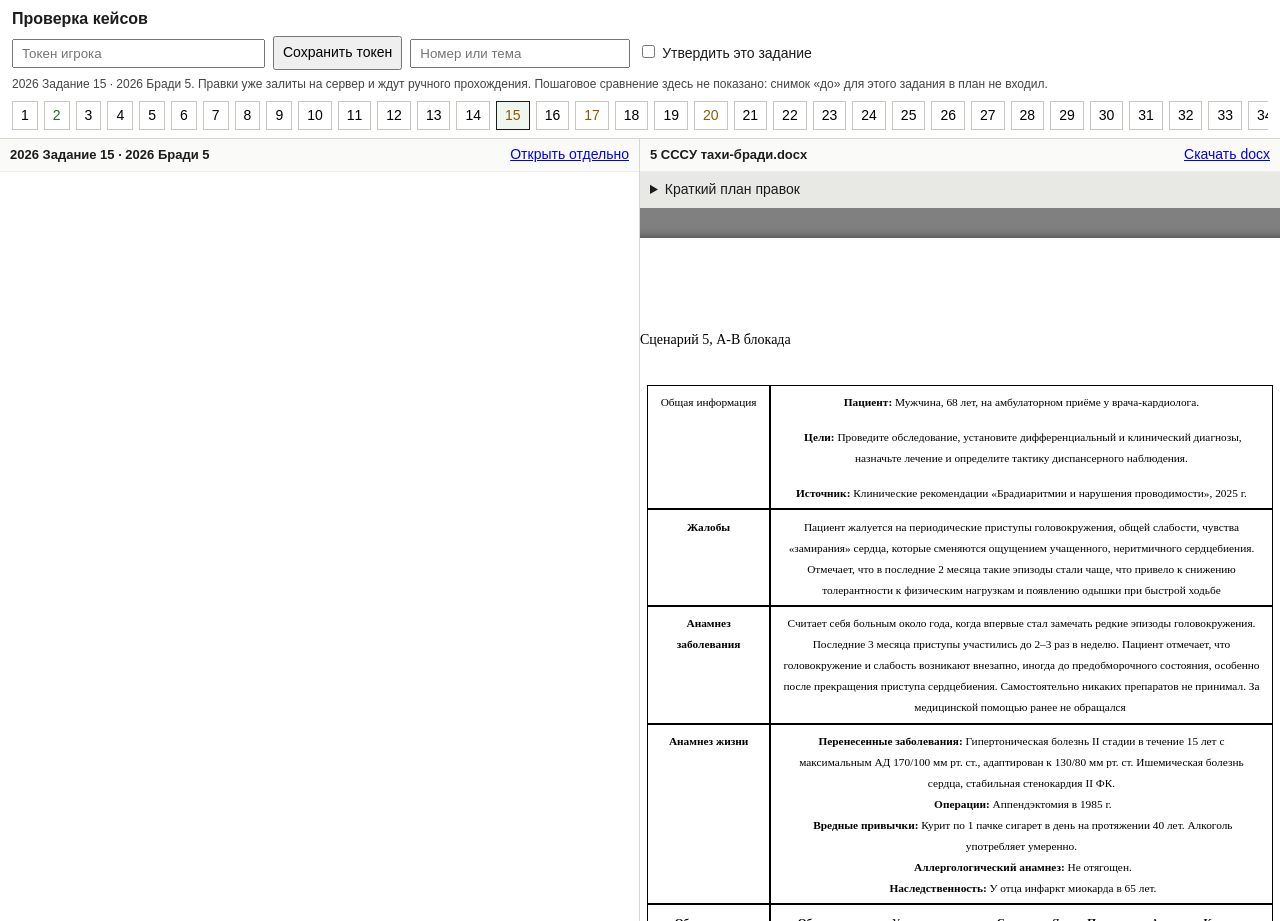
==== commit ff997334: "Show each source document beside the case player. Co-authored-by: Cursor <cursoragent@cursor.com>" ====
--- a/index.html
+++ b/index.html
@@ -7,226 +7,208 @@
 <style>
   :root { color-scheme: light; }
   * { box-sizing: border-box; }
-  body { margin: 0; font: 14px/1.45 "Segoe UI", sans-serif; color: #1c1c1c; background: #f6f6f4; }
-  .page { max-width: 1100px; margin: 0 auto; background: #fff; padding: 16px 20px 40px; min-height: 100vh; }
-  h1 { font-size: 18px; margin: 0 0 8px; }
-  p { margin: 0 0 10px; }
-  label { font-size: 12px; }
-  input[type="password"], input[type="search"] { width: 100%; padding: 6px 8px; }
-  .row { display: flex; gap: 12px; align-items: center; flex-wrap: wrap; margin: 8px 0 12px; }
-  button { padding: 6px 10px; }
-  .card { border: 1px solid #d0d0cb; background: #fff; margin: 0 0 8px; }
-  .card.open { border-color: #1c1c1c; }
-  .head { padding: 10px 12px; cursor: pointer; }
-  .head:hover { background: #fafaf8; }
-  .card h2 { font-size: 15px; margin: 0 0 4px; }
-  .meta, .url { font-size: 12px; color: #555; }
-  .url { word-break: break-all; margin-top: 4px; }
-  .note { margin-top: 6px; }
-  .badge { display: inline-block; font-size: 11px; padding: 1px 6px; border: 1px solid #bbb; margin-left: 6px; }
-  .verified .badge { border-color: #1f6b2a; color: #1f6b2a; }
-  .review .badge { border-color: #8a5a00; color: #8a5a00; }
-  .approve { display: flex; gap: 6px; align-items: center; margin-top: 8px; font-size: 13px; }
-  .panel { display: none; border-top: 1px solid #e4e4e0; padding: 10px 12px 4px; }
-  .card.open .panel { display: block; }
-  .step { margin: 0 0 16px; }
-  .step h3 { font-size: 13px; margin: 0 0 6px; }
-  .kind { color: #555; font-weight: 400; }
-  .cols { display: grid; grid-template-columns: 1fr 1fr; gap: 10px; }
-  .cols h4 { margin: 0 0 4px; font-size: 12px; font-weight: 600; }
-  .pane { margin: 0; white-space: pre-wrap; background: #f7f7f5; border: 1px solid #e4e4e0; padding: 8px 10px; font: 13px/1.4 "Segoe UI", sans-serif; }
-  .pane.target { background: #f3f8f3; }
-  .empty-steps { color: #555; margin: 0 0 12px; }
-  @media (max-width: 800px) { .cols { grid-template-columns: 1fr; } }
+  html, body { margin: 0; height: 100%; }
+  body { font: 14px/1.4 "Segoe UI", sans-serif; color: #1c1c1c; background: #f6f6f4; }
+  .top { padding: 8px 12px 6px; background: #fff; border-bottom: 1px solid #d7d7d2; }
+  h1 { font-size: 16px; margin: 0 0 6px; }
+  .row { display: flex; gap: 8px; align-items: center; flex-wrap: wrap; }
+  input[type="password"], input[type="search"] { padding: 5px 8px; }
+  input[type="search"] { width: 220px; }
+  button, .chip { font: inherit; }
+  button { padding: 5px 8px; }
+  .chips { display: flex; gap: 6px; overflow-x: auto; padding: 8px 0 2px; }
+  .chip { flex: none; border: 1px solid #c8c8c2; background: #fff; padding: 4px 8px; cursor: pointer; }
+  .chip.on { border-color: #1c1c1c; background: #eef6ee; }
+  .chip.verified { color: #1f6b2a; }
+  .chip.review { color: #8a5a00; }
+  .split { height: calc(100vh - 118px); display: grid; grid-template-columns: 1fr 1fr; min-height: 420px; }
+  .game, .paper { min-width: 0; min-height: 0; display: flex; flex-direction: column; background: #fff; }
+  .game { border-right: 1px solid #d7d7d2; }
+  .bar { display: flex; gap: 8px; align-items: center; justify-content: space-between; padding: 6px 10px; border-bottom: 1px solid #eee; background: #fafaf8; }
+  .bar strong { font-size: 13px; }
+  iframe { flex: 1; width: 100%; border: 0; background: #fff; }
+  #frame-note { margin: 0; padding: 6px 10px; background: #fff6e8; font-size: 12px; }
+  #doc-scroll { flex: 1; overflow: auto; background: #e8e8e4; }
+  #doc { min-height: 100%; }
+  .plan { margin: 8px 10px; }
+  .plan summary { cursor: pointer; }
+  .step { margin: 10px 0; }
+  .cols { display: grid; grid-template-columns: 1fr 1fr; gap: 8px; }
+  pre { margin: 0; white-space: pre-wrap; background: #fff; border: 1px solid #e4e4e0; padding: 6px 8px; font: 12px/1.35 "Segoe UI", sans-serif; }
+  pre.target { background: #f3f8f3; }
+  @media (max-width: 900px) {
+    .split { height: auto; grid-template-columns: 1fr; }
+    iframe { height: 70vh; }
+    #doc-scroll { height: 70vh; }
+  }
 </style>
 </head>
 <body>
-<div class="page">
+<div class="top">
   <h1>Проверка кейсов</h1>
-  <p>Одиночный щелчок раскрывает шаги: слева состояние до правки, справа предложение по документу. Двойной щелчок открывает кейс: is_platform=true, group_id=13, course_id=126. Вручную подтверждено только задание 2.</p>
-  <label for="token">Bearer-токен игрока, один раз</label>
-  <input id="token" type="password" autocomplete="off" placeholder="Вставьте токен, если игра ждёт платформу">
   <div class="row">
+    <input id="token" type="password" autocomplete="off" placeholder="Токен игрока" size="28">
     <button id="save" type="button">Сохранить токен</button>
-    <label><input id="showDone" type="checkbox"> Показать уже залитые (2, 15, 17, 20)</label>
+    <input id="q" type="search" placeholder="Номер или тема">
+    <label><input id="ok" type="checkbox"> Утвердить это задание</label>
   </div>
-  <label for="q">Найти задание</label>
-  <input id="q" type="search" placeholder="Номер или тема, например 16 или Липиды">
-  <p id="placeholder">Галочка «Утвердить» сохраняется в этом браузере. Двойной щелчок по заголовку открывает прохождение.</p>
-  <div id="list"></div>
+  <p id="placeholder" style="margin:6px 0 0;font-size:12px;color:#444">Щелчок по номеру открывает кейс слева и исходный документ справа. Вручную подтверждено только задание 2.</p>
+  <div class="chips" id="chips"></div>
 </div>
+<div class="split">
+  <section class="game">
+    <div class="bar">
+      <strong id="game-title">Кейс</strong>
+      <a id="game-link" href="#" target="_blank" rel="opener">Открыть отдельно</a>
+    </div>
+    <p id="frame-note" hidden>Если слева пусто, плеер не встроился в страницу. Откройте ссылку «Открыть отдельно» и оставьте эту вкладку открытой: токен уйдёт в игру сам.</p>
+    <iframe id="game" title="Кейс"></iframe>
+  </section>
+  <section class="paper">
+    <div class="bar">
+      <strong id="doc-title">Документ</strong>
+      <a id="doc-link" href="#" download>Скачать docx</a>
+    </div>
+    <div id="doc-scroll">
+      <details class="plan" id="plan"><summary>Краткий план правок</summary><div id="plan-body"></div></details>
+      <div id="doc"><p style="padding:16px">Выберите задание.</p></div>
+    </div>
+  </section>
+</div>
+<script src="vendor/jszip.min.js"></script>
+<script src="vendor/docx-preview.min.js"></script>
 <script>
 const QUERY = "is_platform=true&group_id=13&course_id=126";
 const tokenInput = document.getElementById("token");
 tokenInput.value = localStorage.getItem("reviewToken") || "";
-document.getElementById("save").onclick = () => {
-  localStorage.setItem("reviewToken", tokenInput.value.trim());
-};
+document.getElementById("save").onclick = () => localStorage.setItem("reviewToken", tokenInput.value.trim());
 
 let TESTS = [];
-let clickTimer = null;
+let current = null;
+let docJob = 0;
+let frameTimer = null;
+const frame = document.getElementById("game");
 
 function gameUrl(id) {
   return "https://edudev.med-game.ru/front/#/game/" + id + "?" + QUERY;
 }
-
 function approvedMap() {
   try { return JSON.parse(localStorage.getItem("reviewApproved") || "{}"); }
   catch (e) { return {}; }
 }
-
 function setApproved(n, value) {
   const map = approvedMap();
-  if (value) map[n] = true;
-  else delete map[n];
+  if (value) map[n] = true; else delete map[n];
   localStorage.setItem("reviewApproved", JSON.stringify(map));
 }
-
-function esc(s) {
-  return String(s == null ? "" : s)
-    .replace(/&/g, "&amp;")
-    .replace(/</g, "&lt;")
-    .replace(/>/g, "&gt;");
-}
-
-function badgeText(t) {
-  if (t.status === "verified") return "проверено вручную";
-  if (t.status === "review") return "ждёт проверки";
-  if (approvedMap()[t.n]) return "утверждено здесь";
-  return "нужна правка";
-}
-
-function render() {
-  const showDone = document.getElementById("showDone").checked;
-  const q = document.getElementById("q").value.trim().toLowerCase();
-  const list = document.getElementById("list");
-  const openId = (list.querySelector(".card.open") || {}).dataset;
-  const keep = openId && openId.n;
-  list.innerHTML = "";
-  const rows = TESTS.filter(t => {
-    if (!showDone && !t.steps.length) return false;
-    if (!q) return true;
-    return (t.play + " " + t.title + " " + t.n).toLowerCase().includes(q);
-  }).slice().sort((a, b) => a.n - b.n);
-  if (!rows.length) {
-    list.textContent = "Ничего не найдено.";
-    return;
-  }
-  for (const t of rows) {
-    const card = document.createElement("article");
-    card.className = "card " + t.status;
-    card.dataset.n = String(t.n);
-    const count = t.steps.length
-      ? t.steps.length + " " + (t.steps.length === 1 ? "шаг" : "шагов")
-      : "сравнение не требуется";
-    card.innerHTML = ""
-      + "<div class=\"head\">"
-      + "<h2>" + esc(t.play) + " · " + esc(t.title) + "<span class=\"badge\">" + esc(badgeText(t)) + "</span></h2>"
-      + "<div class=\"meta\">тест " + t.id + " · " + esc(count) + "</div>"
-      + "<div class=\"note\">" + esc(t.note) + "</div>"
-      + "<div class=\"url\">" + esc(gameUrl(t.id)) + "</div>"
-      + "<label class=\"approve\"><input type=\"checkbox\" class=\"ok\"" + (approvedMap()[t.n] ? " checked" : "") + "> Утвердить правки этого задания</label>"
-      + "</div>"
-      + "<div class=\"panel\"></div>";
-    const head = card.querySelector(".head");
-    const ok = card.querySelector(".ok");
-    ok.onclick = (event) => event.stopPropagation();
-    ok.onchange = () => {
-      setApproved(t.n, ok.checked);
-      card.querySelector(".badge").textContent = badgeText(t);
-    };
-    head.onclick = (event) => {
-      if (event.target === ok || event.target.closest(".approve")) return;
-      clearTimeout(clickTimer);
-      clickTimer = setTimeout(() => {
-        clickTimer = null;
-        const willOpen = !card.classList.contains("open");
-        if (willOpen) fillPanel(card, t);
-        card.classList.toggle("open", willOpen);
-      }, 220);
-    };
-    head.ondblclick = (event) => {
-      if (event.target.closest(".approve")) return;
-      clearTimeout(clickTimer);
-      clickTimer = null;
-      openTest(t, card);
-    };
-    if (keep === String(t.n)) {
-      fillPanel(card, t);
-      card.classList.add("open");
-    }
-    list.appendChild(card);
-  }
-}
-
-function fillPanel(card, t) {
-  const panel = card.querySelector(".panel");
-  if (panel.dataset.filled === "1") return;
-  panel.dataset.filled = "1";
-  if (!t.steps.length) {
-    panel.innerHTML = "<p class=\"empty-steps\">Для этого задания пошаговое сравнение не собрано.</p>";
-    return;
-  }
-  panel.innerHTML = t.steps.map(step => ""
-    + "<section class=\"step\">"
-    + "<h3>" + esc(step.step) + " <span class=\"kind\">· " + esc(step.label) + "</span></h3>"
-    + "<div class=\"cols\">"
-    + "<div><h4>Сейчас</h4><pre class=\"pane\">" + esc(step.now) + "</pre></div>"
-    + "<div><h4>" + esc(step.targetLabel || "По документу") + "</h4><pre class=\"pane target\">" + esc(step.target) + "</pre></div>"
-    + "</div></section>"
-  ).join("");
-}
-
-document.getElementById("showDone").onchange = render;
-document.getElementById("q").oninput = render;
-
-let caseWindow = null;
-
 function currentToken() {
   return (tokenInput.value || "").trim().replace(/^Bearer\s+/i, "");
 }
-
 function sendToken(target) {
   const token = currentToken();
   if (!token || !target) return;
   try { target.postMessage({ type: "token", token }, "*"); } catch (e) {}
 }
-
 window.addEventListener("message", (event) => {
   const type = event.data && event.data.type;
   if (type !== "SCENARIO_PLAYER_READY" && type !== "REQUEST_SCENARIO_PLAYER_TOKEN") return;
-  sendToken(event.source);
+  if (frame.contentWindow && event.source !== frame.contentWindow) return;
+  sendToken(event.source || frame.contentWindow);
+  document.getElementById("frame-note").hidden = true;
+  clearTimeout(frameTimer);
 });
 
-function openTest(t, card) {
-  document.querySelectorAll(".card").forEach(el => el.classList.remove("active"));
-  card.classList.add("active");
+function esc(s) {
+  return String(s == null ? "" : s).replace(/&/g, "&amp;").replace(/</g, "&lt;").replace(/>/g, "&gt;");
+}
+
+function renderChips() {
+  const q = document.getElementById("q").value.trim().toLowerCase();
+  const box = document.getElementById("chips");
+  box.innerHTML = "";
+  for (const t of TESTS) {
+    if (q && !(t.play + " " + t.title + " " + t.n).toLowerCase().includes(q)) continue;
+    const b = document.createElement("button");
+    b.type = "button";
+    b.className = "chip " + t.status + (current && current.n === t.n ? " on" : "");
+    b.textContent = String(t.n);
+    b.title = t.play + " · " + t.title;
+    b.onclick = () => select(t);
+    box.appendChild(b);
+  }
+}
+
+function fillPlan(t) {
+  const body = document.getElementById("plan-body");
+  if (!t.steps.length) {
+    body.innerHTML = "<p>" + esc(t.note) + "</p>";
+    return;
+  }
+  body.innerHTML = t.steps.map(step => ""
+    + "<section class=\"step\"><h3>" + esc(step.step) + " · " + esc(step.label) + "</h3>"
+    + "<div class=\"cols\"><div><h4>Сейчас</h4><pre>" + esc(step.now) + "</pre></div>"
+    + "<div><h4>" + esc(step.targetLabel || "По документу") + "</h4><pre class=\"target\">" + esc(step.target) + "</pre></div></div></section>"
+  ).join("");
+}
+
+async function loadDoc(t) {
+  const job = ++docJob;
+  const doc = document.getElementById("doc");
+  document.getElementById("doc-title").textContent = t.docName || "Документ";
+  const link = document.getElementById("doc-link");
+  link.href = t.doc;
+  link.download = (t.docName || (t.n + ".docx"));
+  doc.innerHTML = "<p style=\"padding:16px\">Открываю документ…</p>";
+  try {
+    const res = await fetch(t.doc);
+    if (!res.ok) throw new Error(String(res.status));
+    const buf = await res.arrayBuffer();
+    if (job !== docJob) return;
+    doc.innerHTML = "";
+    await docx.renderAsync(buf, doc, null, { inWrapper: true, ignoreWidth: true, breakPages: true });
+  } catch (e) {
+    if (job !== docJob) return;
+    doc.innerHTML = "<p style=\"padding:16px\">Документ не открылся. Скачайте файл по ссылке выше.</p>";
+  }
+}
+
+function select(t) {
+  current = t;
+  history.replaceState(null, "", "#" + t.n);
+  renderChips();
+  document.getElementById("ok").checked = !!approvedMap()[t.n];
+  document.getElementById("game-title").textContent = t.play + " · " + t.title;
+  const url = gameUrl(t.id);
+  document.getElementById("game-link").href = url;
+  document.getElementById("placeholder").textContent = t.play + " · " + t.title + ". " + t.note;
+  document.getElementById("frame-note").hidden = true;
   localStorage.setItem("reviewToken", currentToken());
-  const url = gameUrl(t.id);
-  const opened = window.open(url, "_blank");
-  const placeholder = document.getElementById("placeholder");
-  if (opened) {
-    caseWindow = opened;
-    [400, 1200, 2500, 5000].forEach((ms) => setTimeout(() => sendToken(opened), ms));
-    placeholder.textContent = "Открыто " + t.play + ". Токен уходит в игру, когда она сообщит, что готова.";
-    return;
-  }
-  const link = document.createElement("a");
-  link.href = url;
-  link.target = "_blank";
-  link.rel = "opener";
-  document.body.appendChild(link);
-  link.click();
-  link.remove();
-  placeholder.textContent = "Открываю " + t.play + ". Если вкладка пишет «Ждём JWT», оставьте эту страницу открытой: токен уйдёт после сигнала готовности.";
-}
-
-fetch("fixes.json")
-  .then(r => r.json())
-  .then(data => { TESTS = data; render(); })
-  .catch(() => {
-    document.getElementById("list").textContent = "Не удалось загрузить список правок.";
-  });
+  frame.src = url;
+  clearTimeout(frameTimer);
+  frameTimer = setTimeout(() => { document.getElementById("frame-note").hidden = false; }, 8000);
+  [400, 1200, 2500, 5000].forEach((ms) => setTimeout(() => sendToken(frame.contentWindow), ms));
+  fillPlan(t);
+  document.getElementById("plan").open = false;
+  loadDoc(t);
+  const chip = document.querySelector(".chip.on");
+  if (chip) chip.scrollIntoView({ inline: "center", block: "nearest" });
+}
+
+document.getElementById("ok").onchange = () => {
+  if (!current) return;
+  setApproved(current.n, document.getElementById("ok").checked);
+};
+document.getElementById("q").oninput = renderChips;
+
+fetch("fixes.json").then(r => r.json()).then(data => {
+  TESTS = data;
+  renderChips();
+  const n = parseInt(location.hash.replace("#", ""), 10);
+  const found = TESTS.find(t => t.n === n) || TESTS.find(t => t.n === 15) || TESTS[0];
+  if (found) select(found);
+}).catch(() => {
+  document.getElementById("placeholder").textContent = "Не удалось загрузить список заданий.";
+});
 </script>
 </body>
 </html>
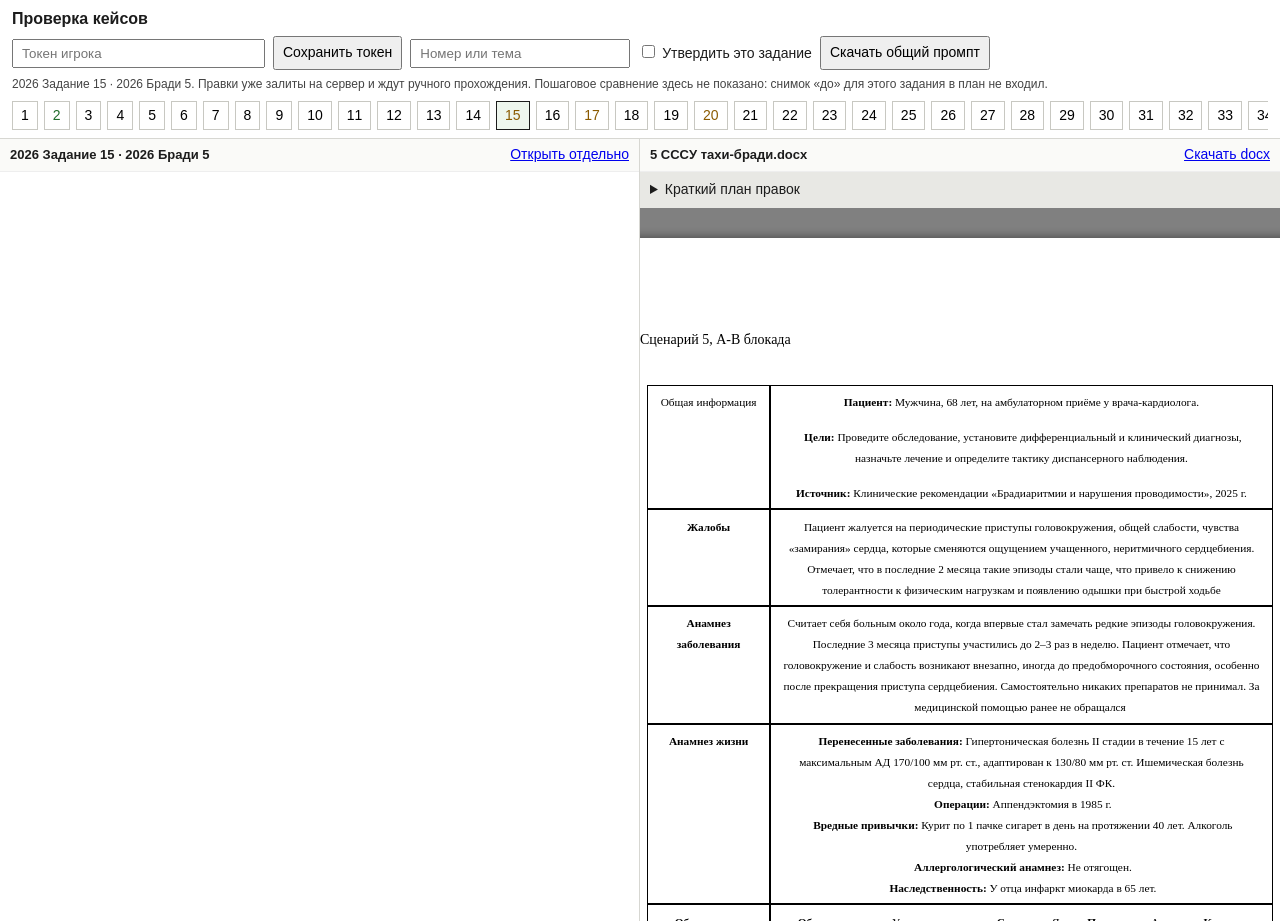
==== commit 3db205cc: "Редактирование плана и экспорт общего промпта Co-authored-by: Cursor <cursoragent@cursor.com>" ====
--- a/index.html
+++ b/index.html
@@ -21,10 +21,13 @@
   .chip.on { border-color: #1c1c1c; background: #eef6ee; }
   .chip.verified { color: #1f6b2a; }
   .chip.review { color: #8a5a00; }
+  .view-switch { display: none; }
   .split { height: calc(100vh - 118px); display: grid; grid-template-columns: 1fr 1fr; min-height: 420px; }
   .game, .paper { min-width: 0; min-height: 0; display: flex; flex-direction: column; background: #fff; }
   .game { border-right: 1px solid #d7d7d2; }
   .bar { display: flex; gap: 8px; align-items: center; justify-content: space-between; padding: 6px 10px; border-bottom: 1px solid #eee; background: #fafaf8; }
+  .bar-actions { display: flex; gap: 8px; align-items: center; }
+  .mobile-only { display: none; }
   .bar strong { font-size: 13px; }
   iframe { flex: 1; width: 100%; border: 0; background: #fff; }
   #frame-note { margin: 0; padding: 6px 10px; background: #fff6e8; font-size: 12px; }
@@ -33,13 +36,53 @@
   .plan { margin: 8px 10px; }
   .plan summary { cursor: pointer; }
   .step { margin: 10px 0; }
+  .step.removed { opacity: .55; }
+  .step.removed .cols { display: none; }
+  .step-head { display: flex; align-items: center; justify-content: space-between; gap: 8px; }
+  .step-head h3 { margin: 8px 0; }
+  .step-actions { display: flex; gap: 6px; flex: none; }
   .cols { display: grid; grid-template-columns: 1fr 1fr; gap: 8px; }
   pre { margin: 0; white-space: pre-wrap; background: #fff; border: 1px solid #e4e4e0; padding: 6px 8px; font: 12px/1.35 "Segoe UI", sans-serif; }
   pre.target { background: #f3f8f3; }
+  textarea.target { width: 100%; min-height: 132px; resize: vertical; border: 1px solid #bfd6bf; padding: 7px 8px; background: #f3f8f3; font: 12px/1.35 "Segoe UI", sans-serif; }
+  .saved { color: #3b6b3b; font-size: 11px; min-height: 16px; }
   @media (max-width: 900px) {
-    .split { height: auto; grid-template-columns: 1fr; }
-    iframe { height: 70vh; }
-    #doc-scroll { height: 70vh; }
+    html, body { height: 100%; overflow: hidden; }
+    body { height: 100dvh; display: flex; flex-direction: column; }
+    .top { flex: none; }
+    #placeholder { display: none; }
+    .mobile-only { display: inline-block; }
+    .view-switch { display: flex; gap: 6px; margin-top: 8px; }
+    .view-switch button.on { background: #1c1c1c; color: #fff; }
+    .split { flex: 1; min-height: 0; height: auto; display: block; }
+    .game, .paper { height: 100%; }
+    body:not(.show-doc) .paper { display: none; }
+    body:not(.show-doc):not(.picking) .top { display: none; }
+    body.picking .game { position: static; height: 55dvh; }
+    body:not(.show-doc):not(.picking) .game {
+      position: fixed;
+      inset: 0;
+      z-index: 2;
+      height: 100dvh;
+      width: 100%;
+    }
+    body:not(.show-doc):not(.picking) .game .bar {
+      position: absolute;
+      top: 0;
+      left: 0;
+      right: 0;
+      z-index: 3;
+    }
+    body:not(.show-doc):not(.picking) iframe {
+      position: absolute;
+      inset: 0;
+      width: 100%;
+      height: 100dvh;
+    }
+    body.show-doc .game { display: none; }
+    iframe { height: 100%; min-height: 0; }
+    #doc-scroll { height: auto; flex: 1; min-height: 0; }
+    .cols { grid-template-columns: 1fr; }
   }
 </style>
 </head>
@@ -51,15 +94,24 @@
     <button id="save" type="button">Сохранить токен</button>
     <input id="q" type="search" placeholder="Номер или тема">
     <label><input id="ok" type="checkbox"> Утвердить это задание</label>
+    <button id="export-prompt" type="button">Скачать общий промпт</button>
   </div>
   <p id="placeholder" style="margin:6px 0 0;font-size:12px;color:#444">Щелчок по номеру открывает кейс слева и исходный документ справа. Вручную подтверждено только задание 2.</p>
   <div class="chips" id="chips"></div>
+  <div class="view-switch">
+    <button type="button" id="show-game" class="on">Кейс</button>
+    <button type="button" id="show-doc">Документ</button>
+  </div>
 </div>
 <div class="split">
   <section class="game">
     <div class="bar">
       <strong id="game-title">Кейс</strong>
-      <a id="game-link" href="#" target="_blank" rel="opener">Открыть отдельно</a>
+      <span class="bar-actions">
+        <button type="button" id="show-list" class="mobile-only">Список</button>
+        <button type="button" id="show-doc-2" class="mobile-only">Документ</button>
+        <a id="game-link" href="#" target="_blank" rel="opener">Открыть отдельно</a>
+      </span>
     </div>
     <p id="frame-note" hidden>Если слева пусто, плеер не встроился в страницу. Откройте ссылку «Открыть отдельно» и оставьте эту вкладку открытой: токен уйдёт в игру сам.</p>
     <iframe id="game" title="Кейс"></iframe>
@@ -101,6 +153,20 @@
   if (value) map[n] = true; else delete map[n];
   localStorage.setItem("reviewApproved", JSON.stringify(map));
 }
+function editsMap() {
+  try { return JSON.parse(localStorage.getItem("reviewPlanEdits") || "{}"); }
+  catch (e) { return {}; }
+}
+function stepEdit(caseN, stepId) {
+  const all = editsMap();
+  return (all[caseN] && all[caseN][stepId]) || {};
+}
+function saveStepEdit(caseN, stepId, patch) {
+  const all = editsMap();
+  all[caseN] = all[caseN] || {};
+  all[caseN][stepId] = Object.assign({}, all[caseN][stepId] || {}, patch);
+  localStorage.setItem("reviewPlanEdits", JSON.stringify(all));
+}
 function currentToken() {
   return (tokenInput.value || "").trim().replace(/^Bearer\s+/i, "");
 }
@@ -144,12 +210,73 @@
     body.innerHTML = "<p>" + esc(t.note) + "</p>";
     return;
   }
-  body.innerHTML = t.steps.map(step => ""
-    + "<section class=\"step\"><h3>" + esc(step.step) + " · " + esc(step.label) + "</h3>"
+  body.innerHTML = t.steps.map(step => {
+    const edit = stepEdit(t.n, step.id);
+    const target = Object.prototype.hasOwnProperty.call(edit, "target") ? edit.target : step.target;
+    return ""
+    + "<section class=\"step" + (edit.removed ? " removed" : "") + "\" data-step-id=\"" + esc(step.id) + "\">"
+    + "<div class=\"step-head\"><h3>" + esc(step.step) + " · " + esc(step.label) + "</h3>"
+    + "<span class=\"step-actions\"><button type=\"button\" class=\"restore-step\"" + (edit.removed ? "" : " hidden") + ">Вернуть</button>"
+    + "<button type=\"button\" class=\"remove-step\"" + (edit.removed ? " hidden" : "") + ">Убрать</button></span></div>"
     + "<div class=\"cols\"><div><h4>Сейчас</h4><pre>" + esc(step.now) + "</pre></div>"
-    + "<div><h4>" + esc(step.targetLabel || "По документу") + "</h4><pre class=\"target\">" + esc(step.target) + "</pre></div></div></section>"
-  ).join("");
-}
+    + "<div><h4>" + esc(step.targetLabel || "По документу") + "</h4>"
+    + "<textarea class=\"target\" aria-label=\"Предлагаемая правка\">" + esc(target) + "</textarea><div class=\"saved\"></div></div></div></section>";
+  }).join("");
+  body.querySelectorAll(".step").forEach(section => {
+    const id = section.dataset.stepId;
+    const textarea = section.querySelector("textarea.target");
+    const saved = section.querySelector(".saved");
+    textarea.oninput = () => {
+      saveStepEdit(t.n, id, { target: textarea.value });
+      saved.textContent = "Сохранено на этом устройстве";
+    };
+    section.querySelector(".remove-step").onclick = () => {
+      saveStepEdit(t.n, id, { removed: true });
+      fillPlan(t);
+    };
+    section.querySelector(".restore-step").onclick = () => {
+      saveStepEdit(t.n, id, { removed: false });
+      fillPlan(t);
+    };
+  });
+}
+
+function buildPrompt() {
+  const parts = [
+    "Исправь перечисленные несоответствия в существующих JSON шагов.",
+    "Не меняй структуру сценариев, изображения, internal_id, seq_no и действия, если это отдельно не указано.",
+    ""
+  ];
+  for (const t of TESTS) {
+    const active = (t.steps || []).filter(step => !stepEdit(t.n, step.id).removed);
+    if (!active.length) continue;
+    parts.push("## " + t.play + " — " + t.title + " (test " + t.id + ")");
+    for (const step of active) {
+      const edit = stepEdit(t.n, step.id);
+      const target = Object.prototype.hasOwnProperty.call(edit, "target") ? edit.target : step.target;
+      parts.push(
+        "### " + step.step + " · " + step.label,
+        "Сейчас:",
+        step.now,
+        "",
+        "Исправить:",
+        target,
+        ""
+      );
+    }
+  }
+  return parts.join("\n");
+}
+
+document.getElementById("export-prompt").onclick = () => {
+  const blob = new Blob([buildPrompt()], { type: "text/plain;charset=utf-8" });
+  const url = URL.createObjectURL(blob);
+  const link = document.createElement("a");
+  link.href = url;
+  link.download = "prompt-ispravleniya-2026.txt";
+  link.click();
+  setTimeout(() => URL.revokeObjectURL(url), 1000);
+};
 
 async function loadDoc(t) {
   const job = ++docJob;
@@ -174,6 +301,10 @@
 
 function select(t) {
   current = t;
+  document.body.classList.remove("picking");
+  document.body.classList.remove("show-doc");
+  document.getElementById("show-game").classList.add("on");
+  document.getElementById("show-doc").classList.remove("on");
   history.replaceState(null, "", "#" + t.n);
   renderChips();
   document.getElementById("ok").checked = !!approvedMap()[t.n];
@@ -199,6 +330,25 @@
   setApproved(current.n, document.getElementById("ok").checked);
 };
 document.getElementById("q").oninput = renderChips;
+document.getElementById("show-game").onclick = () => {
+  document.body.classList.remove("show-doc");
+  document.getElementById("show-game").classList.add("on");
+  document.getElementById("show-doc").classList.remove("on");
+};
+function showDocument() {
+  document.body.classList.add("show-doc");
+  document.body.classList.remove("picking");
+  document.getElementById("show-doc").classList.add("on");
+  document.getElementById("show-game").classList.remove("on");
+}
+document.getElementById("show-list").onclick = () => {
+  document.body.classList.add("picking");
+  document.body.classList.remove("show-doc");
+  document.getElementById("show-game").classList.add("on");
+  document.getElementById("show-doc").classList.remove("on");
+};
+document.getElementById("show-doc").onclick = showDocument;
+document.getElementById("show-doc-2").onclick = showDocument;
 
 fetch("fixes.json").then(r => r.json()).then(data => {
   TESTS = data;
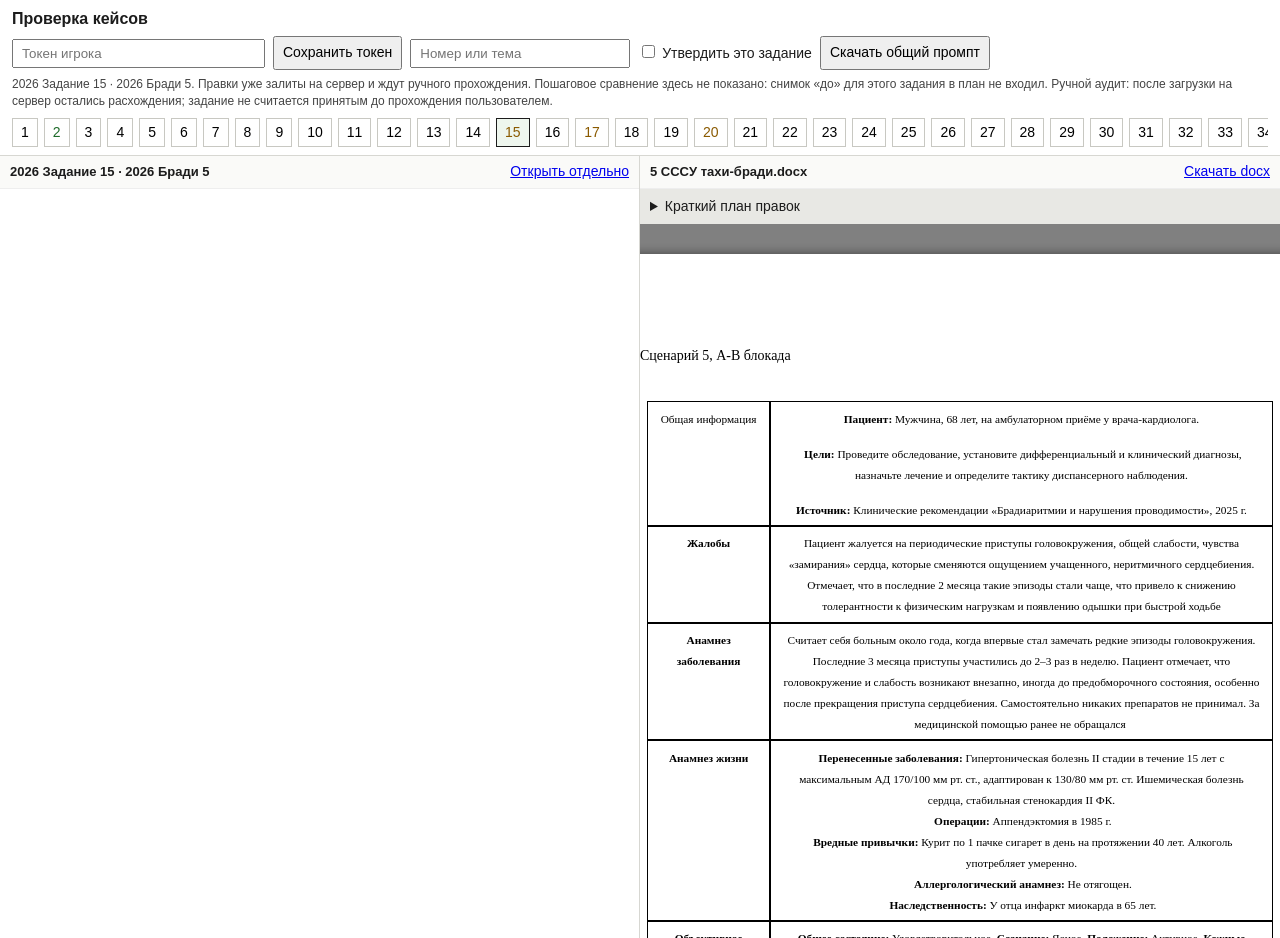
==== commit 2d07055a: "Ручной аудит 69 кейсов и спорные решения Co-authored-by: Cursor <cursoragent@cursor.com>" ====
--- a/index.html
+++ b/index.html
@@ -35,7 +35,9 @@
   #doc { min-height: 100%; }
   .plan { margin: 8px 10px; }
   .plan summary { cursor: pointer; }
+  .case-note { padding: 8px 10px; background: #fff8de; border: 1px solid #eadb9b; white-space: pre-wrap; }
   .step { margin: 10px 0; }
+  .step.choice { border-left: 4px solid #d39b1f; padding-left: 8px; }
   .step.removed { opacity: .55; }
   .step.removed .cols { display: none; }
   .step-head { display: flex; align-items: center; justify-content: space-between; gap: 8px; }
@@ -210,11 +212,12 @@
     body.innerHTML = "<p>" + esc(t.note) + "</p>";
     return;
   }
-  body.innerHTML = t.steps.map(step => {
+  const note = t.note ? "<p class=\"case-note\">" + esc(t.note) + "</p>" : "";
+  body.innerHTML = note + t.steps.map(step => {
     const edit = stepEdit(t.n, step.id);
     const target = Object.prototype.hasOwnProperty.call(edit, "target") ? edit.target : step.target;
     return ""
-    + "<section class=\"step" + (edit.removed ? " removed" : "") + "\" data-step-id=\"" + esc(step.id) + "\">"
+    + "<section class=\"step " + esc(step.kind || "") + (edit.removed ? " removed" : "") + "\" data-step-id=\"" + esc(step.id) + "\">"
     + "<div class=\"step-head\"><h3>" + esc(step.step) + " · " + esc(step.label) + "</h3>"
     + "<span class=\"step-actions\"><button type=\"button\" class=\"restore-step\"" + (edit.removed ? "" : " hidden") + ">Вернуть</button>"
     + "<button type=\"button\" class=\"remove-step\"" + (edit.removed ? " hidden" : "") + ">Убрать</button></span></div>"
@@ -245,6 +248,9 @@
   const parts = [
     "Исправь перечисленные несоответствия в существующих JSON шагов.",
     "Не меняй структуру сценариев, изображения, internal_id, seq_no и действия, если это отдельно не указано.",
+    "Для каждого верного по документу варианта установи isRight: true; неверные варианты оставь false.",
+    "Если есть answerCollections, selectedIdList верной коллекции должен содержать id всех правильных вариантов одновременно.",
+    "Пункты с пометкой «Нужно решение пользователя» не исправляй автоматически: используй только выбранный пользователем вариант.",
     ""
   ];
   for (const t of TESTS) {
